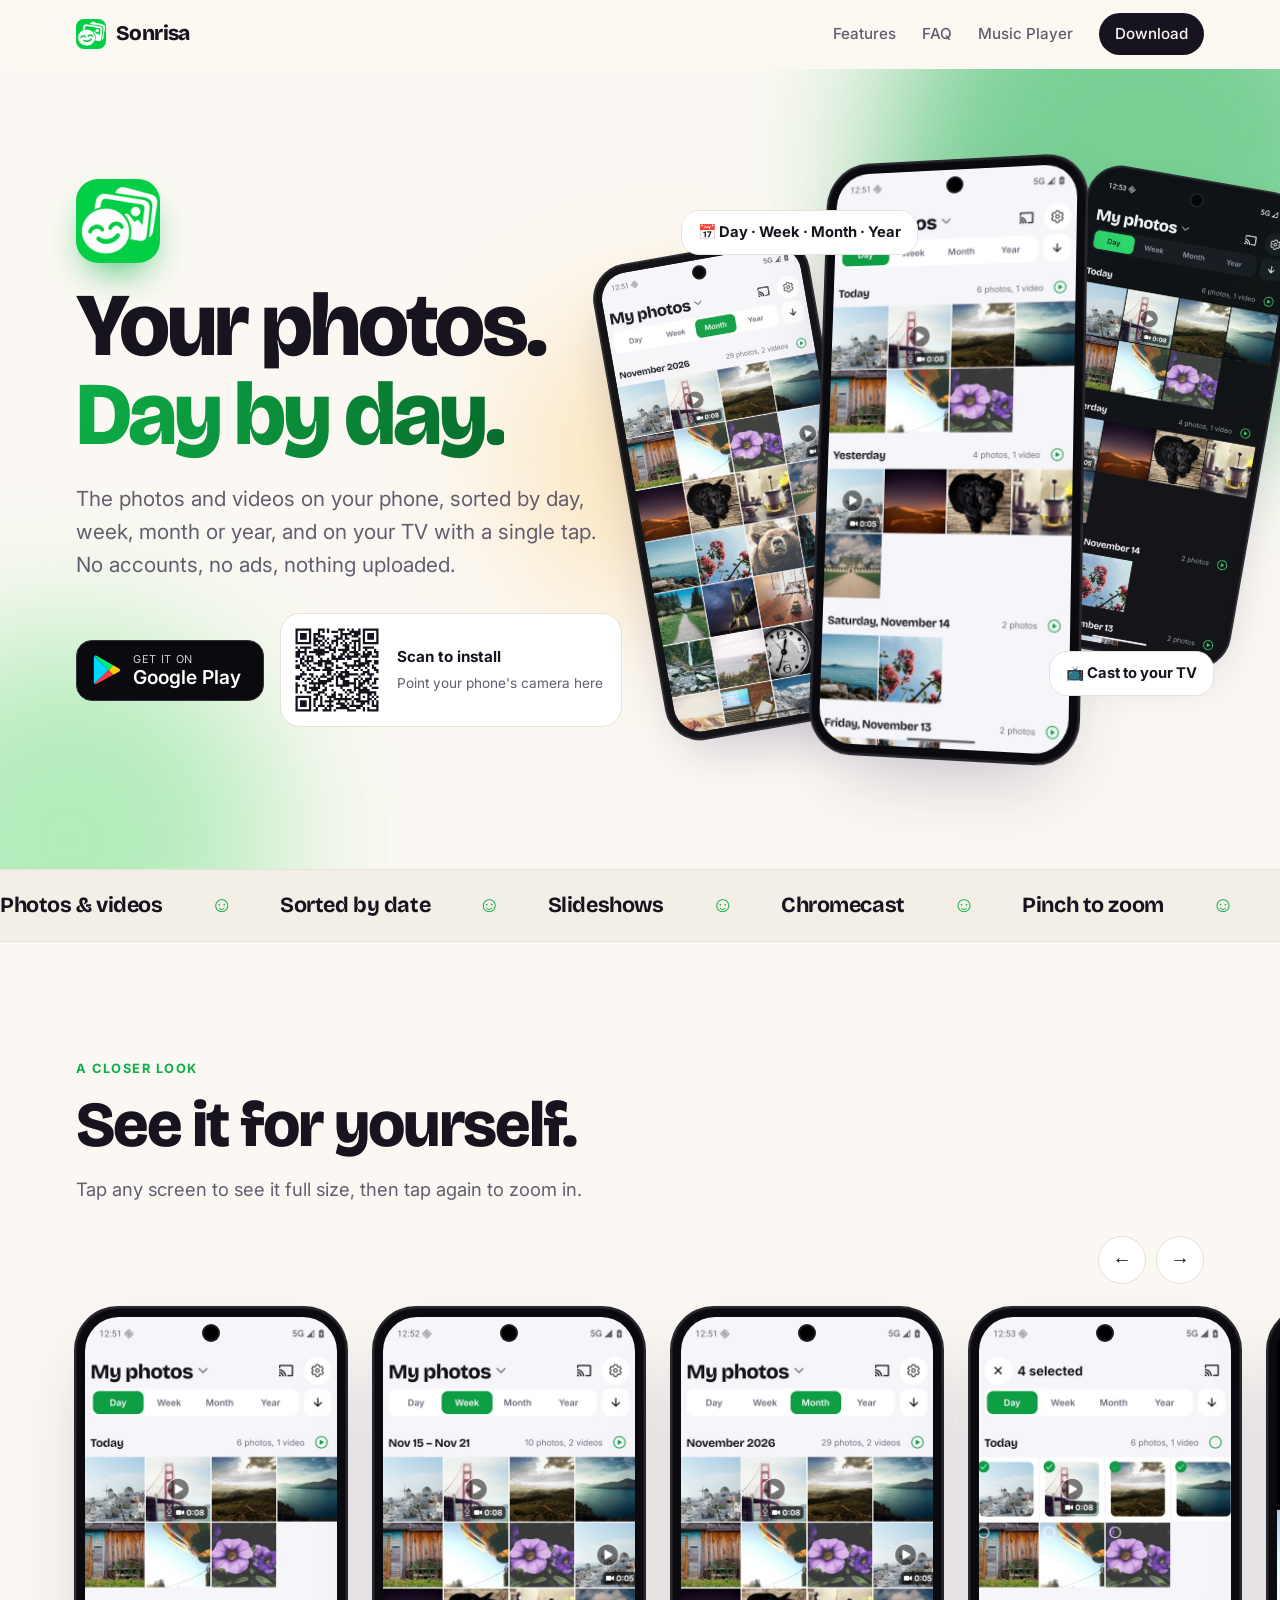
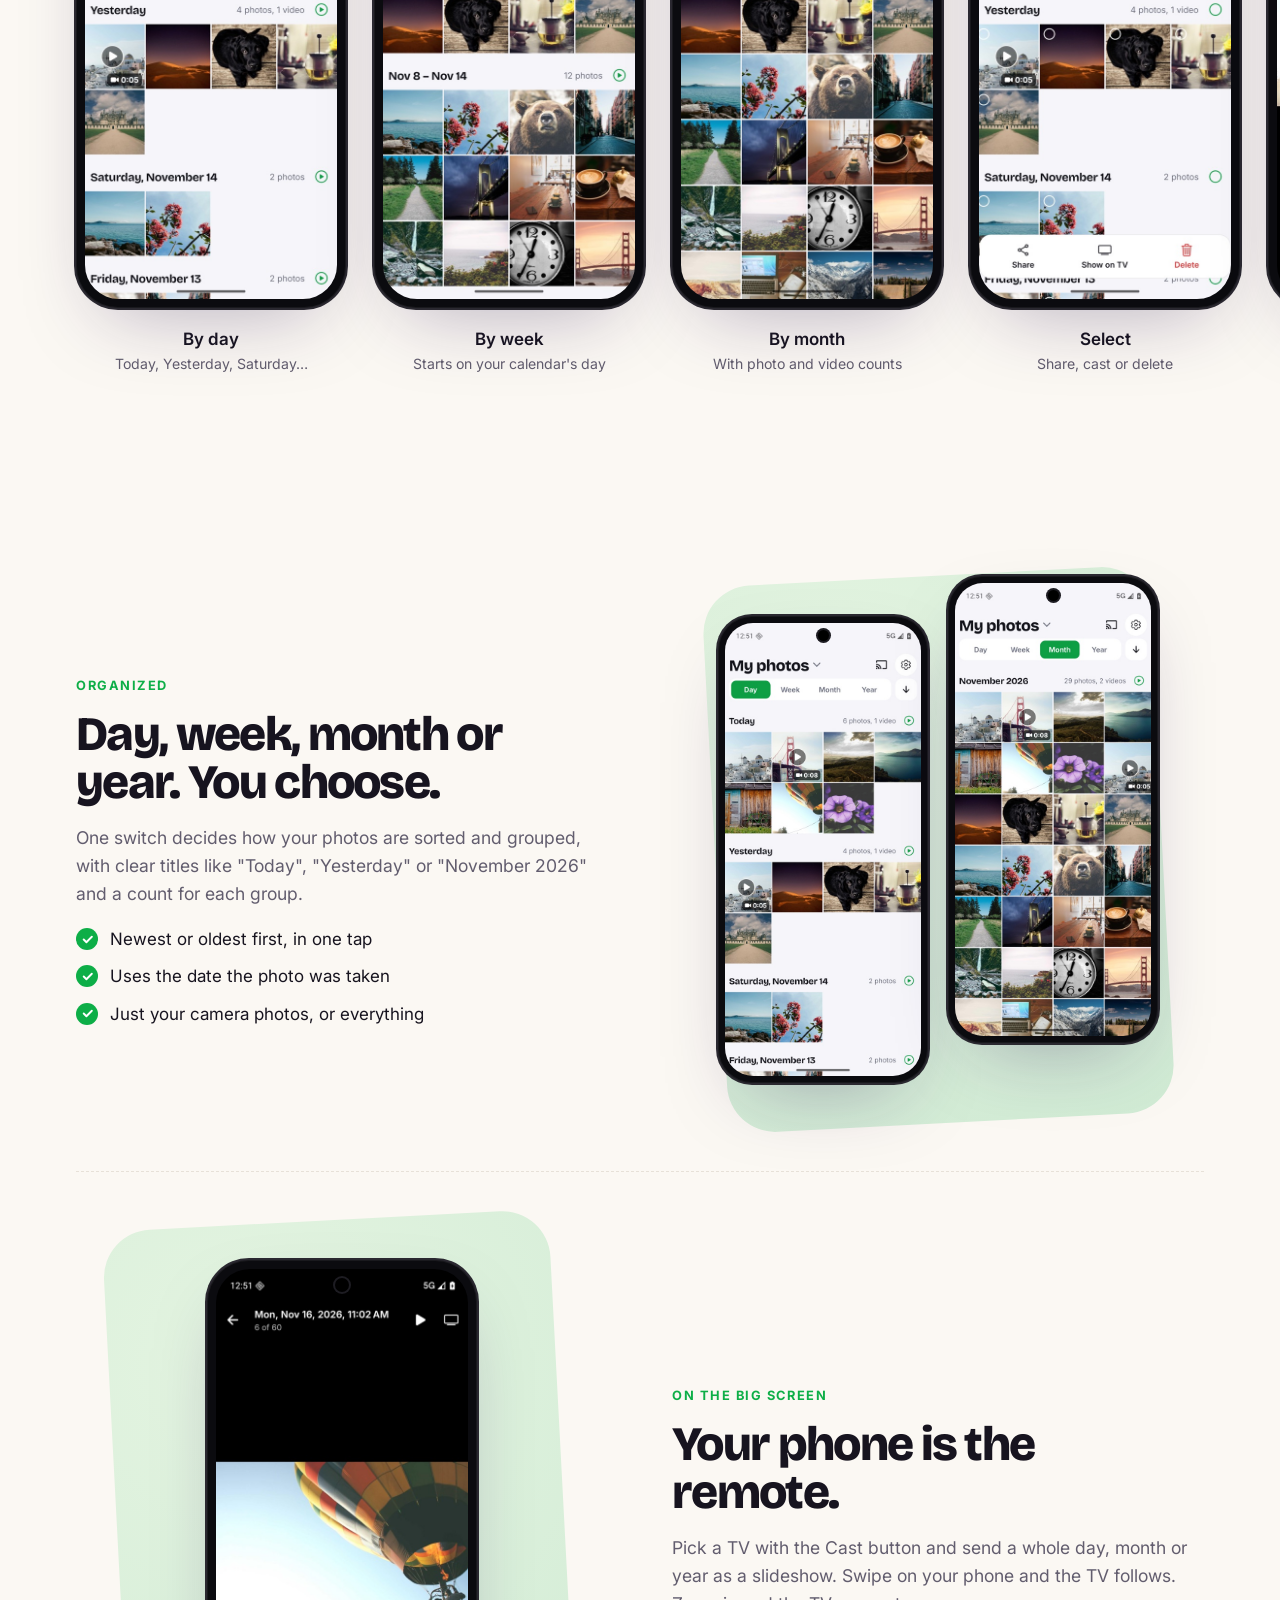
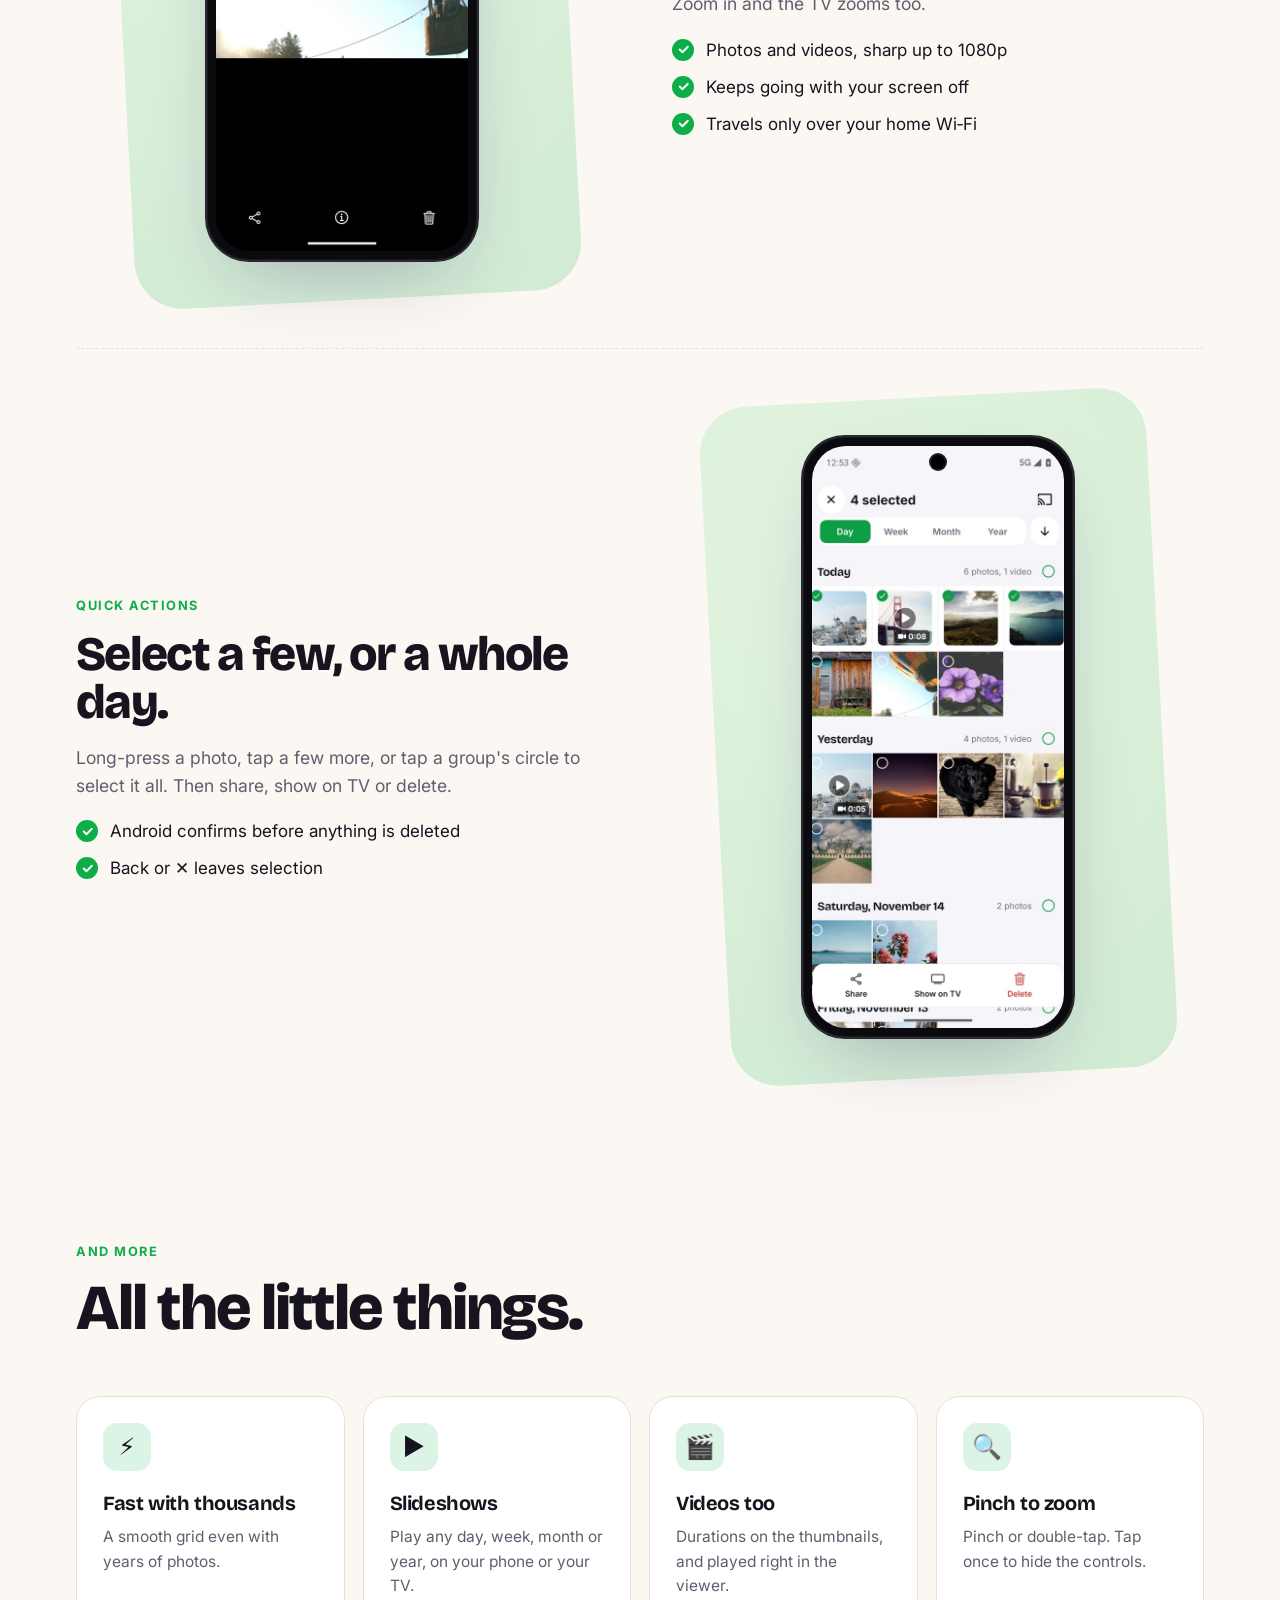
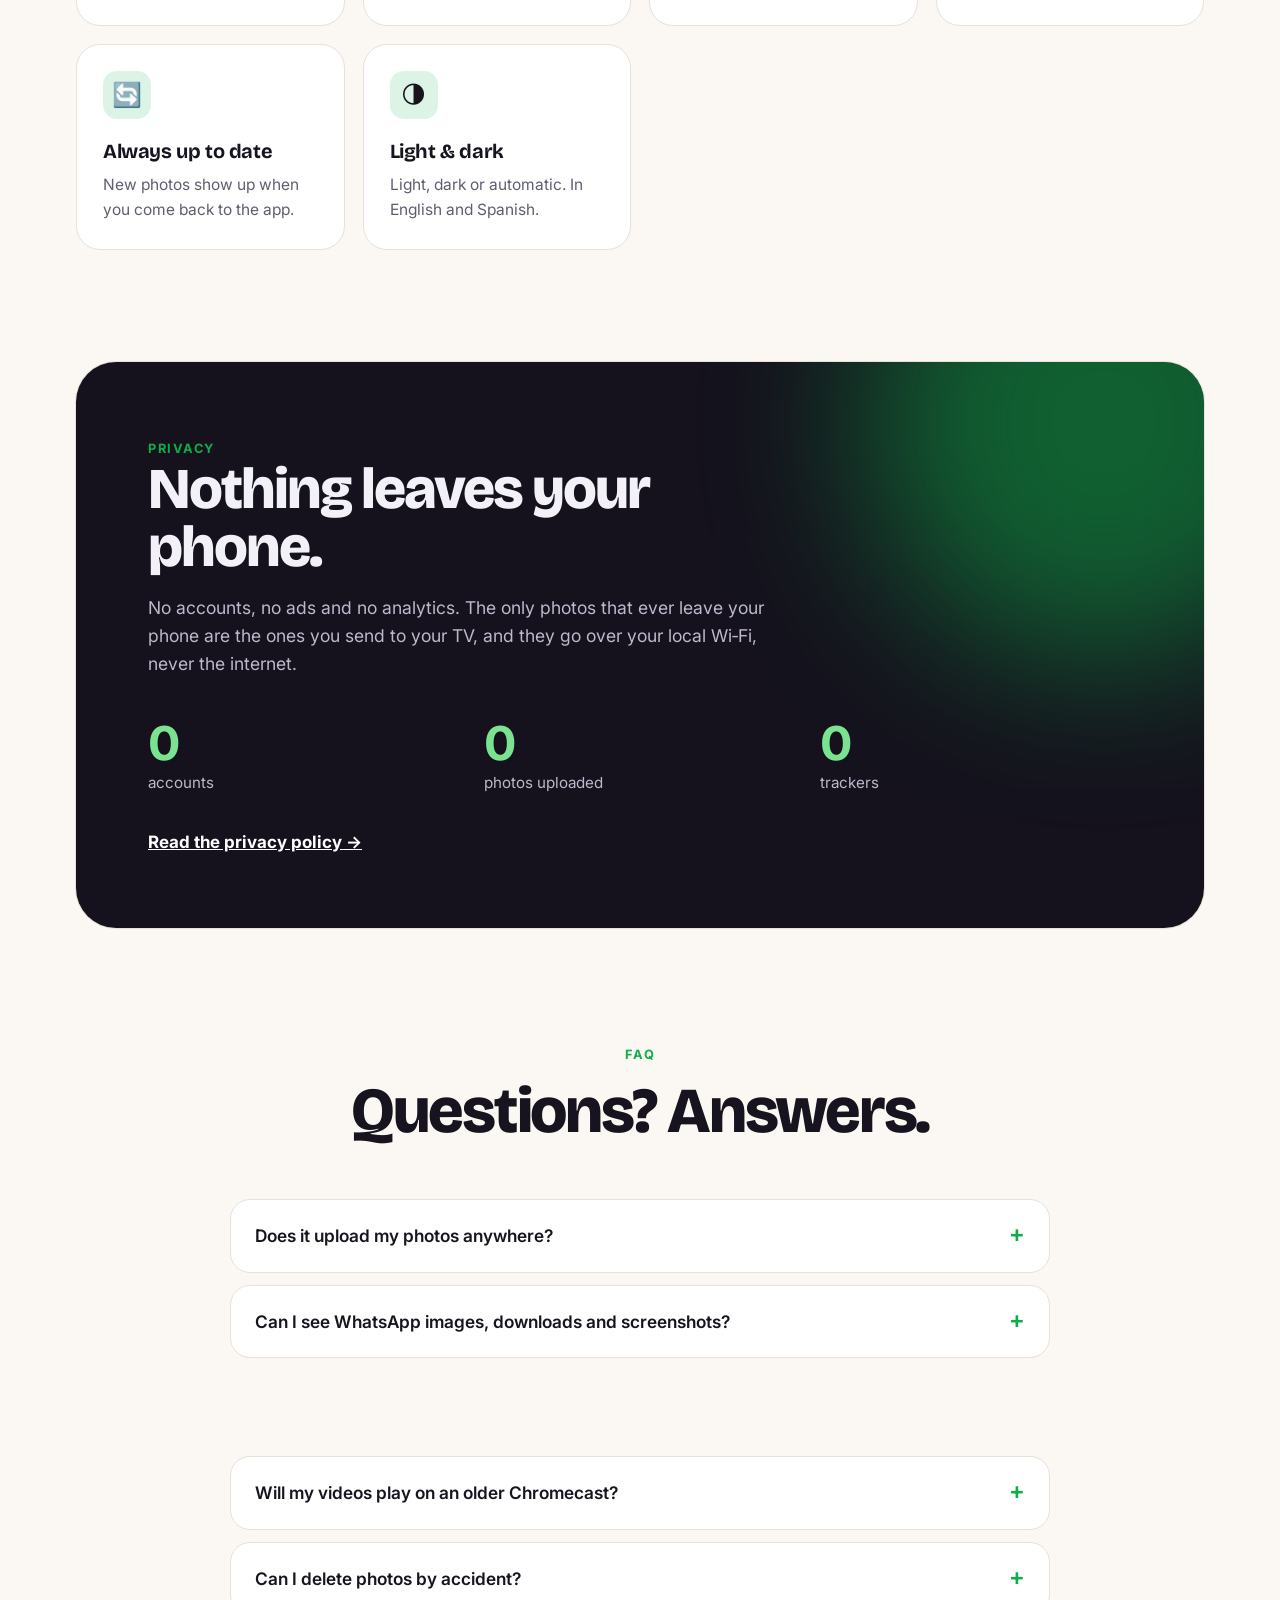
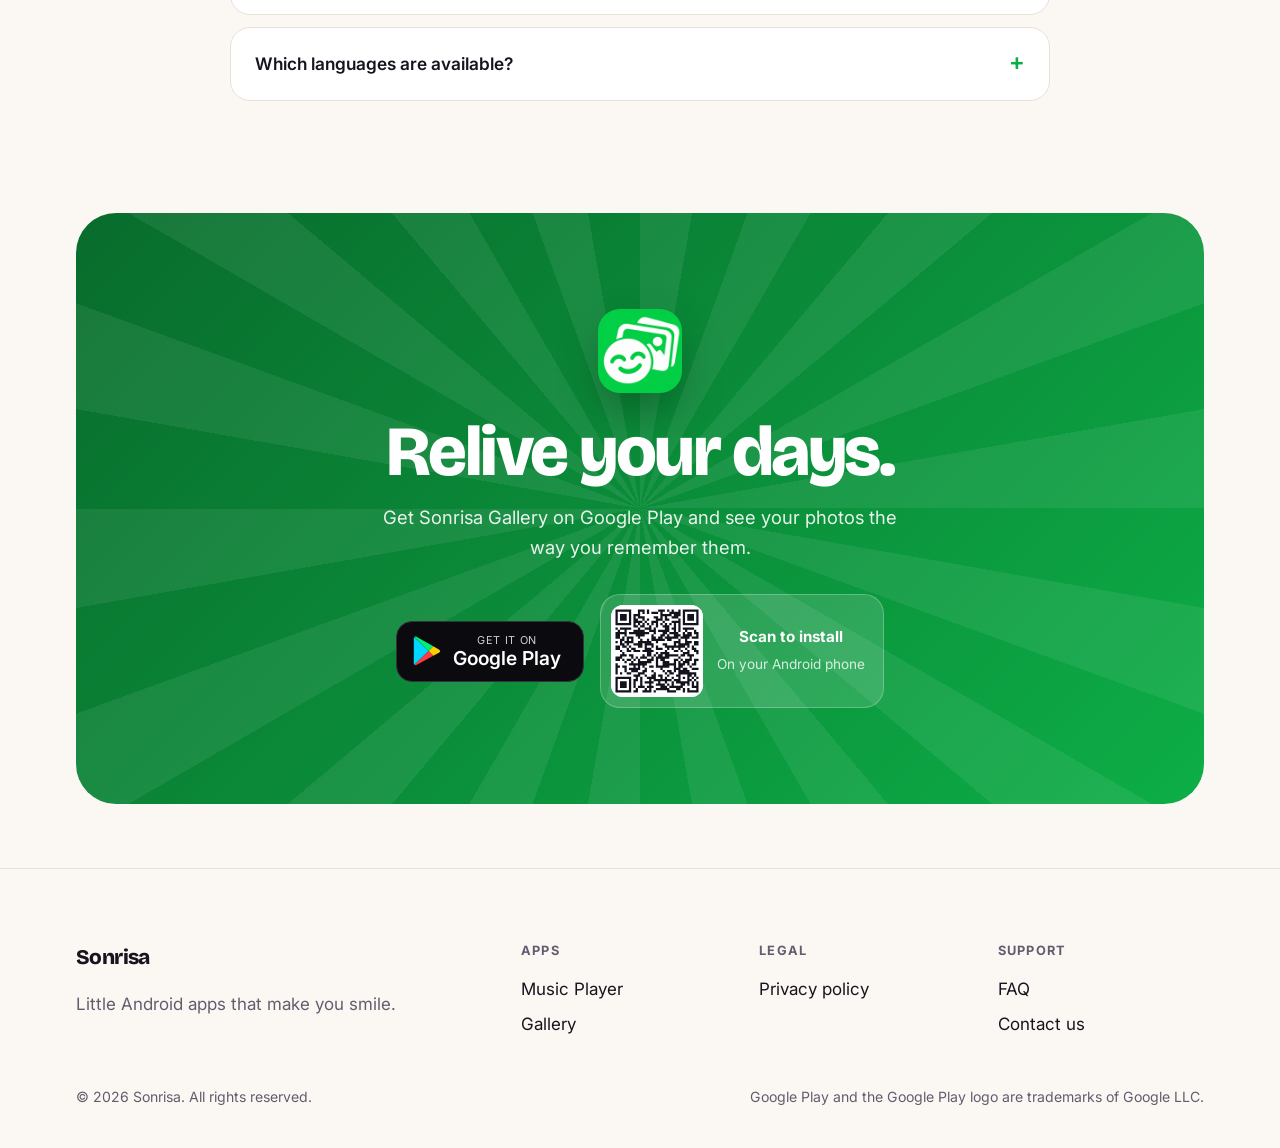
==== gallery/index.html @ 02a43a52 "first commit" ====
<!doctype html>
<html lang="en">
<head>
<meta charset="utf-8">
<meta name="viewport" content="width=device-width, initial-scale=1">
<title>Sonrisa Gallery · Your photos, by the day and on your TV</title>
<meta name="description" content="A fast photo and video gallery for Android. Sorted by day, week, month or year, with slideshows and Chromecast. No accounts, no ads, nothing uploaded.">
<link rel="canonical" href="https://sonrisacode.com/gallery/">
<meta property="og:type" content="website">
<meta property="og:url" content="https://sonrisacode.com/gallery/">
<meta property="og:title" content="Sonrisa Gallery">
<meta property="og:description" content="Your photos and videos, sorted by date and on your TV in one tap. No accounts, no ads.">
<meta property="og:image" content="https://sonrisacode.com/img/gallery/icon.png">
<meta name="twitter:card" content="summary">
<meta name="theme-color" content="#0dae47">
<link rel="icon" href="../img/gallery/icon-192.png">
<link rel="preconnect" href="https://fonts.googleapis.com">
<link rel="preconnect" href="https://fonts.gstatic.com" crossorigin>
<link href="https://fonts.googleapis.com/css2?family=Bricolage+Grotesque:opsz,wght@12..96,700;12..96,800&family=Inter:wght@400;500;600;700&display=swap" rel="stylesheet">
<link rel="stylesheet" href="../styles.css">
<script src="../site.js" defer></script>
<script type="application/ld+json">
{"@context":"https://schema.org","@type":"SoftwareApplication","name":"Sonrisa Gallery","operatingSystem":"Android","applicationCategory":"PhotographyApplication","url":"https://sonrisacode.com/gallery/","image":"https://sonrisacode.com/img/gallery/icon.png","downloadUrl":"https://play.google.com/store/apps/details?id=com.nilportugues.sonrisa_gallery"}
</script>
</head>
<body class="gallery">

<header class="nav">
  <div class="wrap">
    <a class="logo" href="../"><img src="../img/gallery/icon-192.png" alt="" width="30" height="30" style="border-radius:8px">Sonrisa</a>
    <nav class="nav-links">
      <a class="hide-sm" href="#features">Features</a>
      <a class="hide-sm" href="#faq">FAQ</a>
      <a href="../music-player/">Music Player</a>
      <a class="pill" href="#download">Download</a>
    </nav>
  </div>
</header>

<main>
  <section class="hero">
    <div class="blobs"><div class="blob a"></div><div class="blob b"></div><div class="blob c"></div></div>
    <div class="wrap">
      <div>
        <img class="app-icon reveal" src="../img/gallery/icon-192.png" alt="Sonrisa Gallery icon" width="84" height="84">
        <h1 class="reveal d1">Your photos.<br><em>Day by day.</em></h1>
        <p class="lead reveal d2">The photos and videos on your phone, sorted by day, week, month or year, and on your TV with a single tap. No accounts, no ads, nothing uploaded.</p>
        <div class="get reveal d3" id="download">
          <a class="play-btn" href="https://play.google.com/store/apps/details?id=com.nilportugues.sonrisa_gallery"><svg viewBox="0 0 28 30" aria-hidden="true"><path fill="#00d7fe" d="M1.5 1.2 15.6 15 1.5 28.8C1 28.5.8 28 .8 27.3V2.7c0-.7.2-1.2.7-1.5z"/><path fill="#ffce00" d="m20.3 19.7-4.7-4.7 4.7-4.7 5.6 3.2c1.6.9 1.6 2.4 0 3.3z"/><path fill="#ff3a44" d="M20.3 19.7 15.6 15 1.5 28.8c.5.5 1.4.6 2.4 0z"/><path fill="#00f076" d="M20.3 10.3 3.9 1c-1-.6-1.9-.5-2.4 0L15.6 15z"/></svg><span><small>Get it on</small><strong>Google Play</strong></span></a>
          <div class="qr-card"><img src="../img/gallery/qr.svg" alt="QR code to download Sonrisa Gallery on Google Play" width="92" height="92"><div><strong>Scan to install</strong><span>Point your phone's camera here</span></div></div>
        </div>
      </div>
      <div class="stage reveal d2" aria-hidden="true">
        <div class="phone p2"><img src="../img/gallery/month.jpg" alt="" width="540" height="1200"></div>
        <div class="phone p3"><img src="../img/gallery/dark.jpg" alt="" width="540" height="1200"></div>
        <div class="phone p1"><img src="../img/gallery/day.jpg" alt="" width="540" height="1200"></div>
        <div class="badge-float one">📅 Day · Week · Month · Year</div>
        <div class="badge-float two">📺 Cast to your TV</div>
      </div>
    </div>
  </section>

  <div class="marquee" aria-hidden="true">
    <div class="marquee-track">
      <span>Photos &amp; videos</span><span>Sorted by date</span><span>Slideshows</span><span>Chromecast</span><span>Pinch to zoom</span><span>Light &amp; dark</span><span>No ads</span><span>Nothing uploaded</span>
      <span>Photos &amp; videos</span><span>Sorted by date</span><span>Slideshows</span><span>Chromecast</span><span>Pinch to zoom</span><span>Light &amp; dark</span><span>No ads</span><span>Nothing uploaded</span>
    </div>
  </div>

  <section class="section" id="screens">
    <div class="wrap">
      <div class="section-head reveal">
        <span class="eyebrow">A closer look</span>
        <h2>See it for yourself.</h2>
        <p>Tap any screen to see it full size, then tap again to zoom in.</p>
      </div>
      <div class="carousel-nav" data-carousel="shots"><button data-dir="-1" aria-label="Scroll left">←</button><button data-dir="1" aria-label="Scroll right">→</button></div>
    </div>
    <div class="shots" id="shots">
      <figure class="shot"><button data-zoom="../img/gallery/day@2x.jpg" data-caption="By day"><div class="phone"><img src="../img/gallery/day.jpg" alt="Photos grouped by day" width="540" height="1200" loading="lazy"></div></button><figcaption>By day<span>Today, Yesterday, Saturday…</span></figcaption></figure>
      <figure class="shot"><button data-zoom="../img/gallery/week@2x.jpg" data-caption="By week"><div class="phone"><img src="../img/gallery/week.jpg" alt="Photos grouped by week" width="540" height="1200" loading="lazy"></div></button><figcaption>By week<span>Starts on your calendar's day</span></figcaption></figure>
      <figure class="shot"><button data-zoom="../img/gallery/month@2x.jpg" data-caption="By month"><div class="phone"><img src="../img/gallery/month.jpg" alt="Photos grouped by month" width="540" height="1200" loading="lazy"></div></button><figcaption>By month<span>With photo and video counts</span></figcaption></figure>
      <figure class="shot"><button data-zoom="../img/gallery/select@2x.jpg" data-caption="Select"><div class="phone"><img src="../img/gallery/select.jpg" alt="Selecting several photos" width="540" height="1200" loading="lazy"></div></button><figcaption>Select<span>Share, cast or delete</span></figcaption></figure>
      <figure class="shot"><button data-zoom="../img/gallery/viewer@2x.jpg" data-caption="Viewer"><div class="phone"><img src="../img/gallery/viewer.jpg" alt="Full-screen photo viewer" width="540" height="1200" loading="lazy"></div></button><figcaption>Viewer<span>Swipe, pinch, play</span></figcaption></figure>
      <figure class="shot"><button data-zoom="../img/gallery/details@2x.jpg" data-caption="Details"><div class="phone"><img src="../img/gallery/details.jpg" alt="Photo details" width="540" height="1200" loading="lazy"></div></button><figcaption>Details<span>Date, size and folder</span></figcaption></figure>
      <figure class="shot"><button data-zoom="../img/gallery/dark@2x.jpg" data-caption="Dark mode"><div class="phone"><img src="../img/gallery/dark.jpg" alt="Gallery in dark mode" width="540" height="1200" loading="lazy"></div></button><figcaption>Dark mode<span>Or light, or automatic</span></figcaption></figure>
    </div>
  </section>

  <section class="section" id="features" style="padding-top: 0">
    <div class="wrap">
      <div class="row">
        <div class="reveal">
          <span class="eyebrow">Organized</span>
          <h3>Day, week, month or year. You choose.</h3>
          <p>One switch decides how your photos are sorted and grouped, with clear titles like "Today", "Yesterday" or "November 2026" and a count for each group.</p>
          <ul><li>Newest or oldest first, in one tap</li><li>Uses the date the photo was taken</li><li>Just your camera photos, or everything</li></ul>
        </div>
        <div class="row-media reveal d1"><div class="pair"><div class="phone sm"><img src="../img/gallery/day.jpg" alt="Grouped by day" width="540" height="1200" loading="lazy"></div><div class="phone sm"><img src="../img/gallery/month.jpg" alt="Grouped by month" width="540" height="1200" loading="lazy"></div></div></div>
      </div>

      <div class="row flip">
        <div class="reveal">
          <span class="eyebrow">On the big screen</span>
          <h3>Your phone is the remote.</h3>
          <p>Pick a TV with the Cast button and send a whole day, month or year as a slideshow. Swipe on your phone and the TV follows. Zoom in and the TV zooms too.</p>
          <ul><li>Photos and videos, sharp up to 1080p</li><li>Keeps going with your screen off</li><li>Travels only over your home Wi‑Fi</li></ul>
        </div>
        <div class="row-media reveal d1"><div class="phone"><img src="../img/gallery/viewer.jpg" alt="Photo viewer with cast button" width="540" height="1200" loading="lazy"></div></div>
      </div>

      <div class="row">
        <div class="reveal">
          <span class="eyebrow">Quick actions</span>
          <h3>Select a few, or a whole day.</h3>
          <p>Long-press a photo, tap a few more, or tap a group's circle to select it all. Then share, show on TV or delete.</p>
          <ul><li>Android confirms before anything is deleted</li><li>Back or ✕ leaves selection</li></ul>
        </div>
        <div class="row-media reveal d1"><div class="phone"><img src="../img/gallery/select.jpg" alt="Selection mode" width="540" height="1200" loading="lazy"></div></div>
      </div>
    </div>
  </section>

  <section class="section" style="padding-top: 0">
    <div class="wrap">
      <div class="section-head reveal"><span class="eyebrow">And more</span><h2>All the little things.</h2></div>
      <div class="grid">
        <div class="card reveal"><div class="ic">⚡</div><h4>Fast with thousands</h4><p>A smooth grid even with years of photos.</p></div>
        <div class="card reveal d1"><div class="ic">▶️</div><h4>Slideshows</h4><p>Play any day, week, month or year, on your phone or your TV.</p></div>
        <div class="card reveal d2"><div class="ic">🎬</div><h4>Videos too</h4><p>Durations on the thumbnails, and played right in the viewer.</p></div>
        <div class="card reveal d3"><div class="ic">🔍</div><h4>Pinch to zoom</h4><p>Pinch or double-tap. Tap once to hide the controls.</p></div>
        <div class="card reveal"><div class="ic">🔄</div><h4>Always up to date</h4><p>New photos show up when you come back to the app.</p></div>
        <div class="card reveal d1"><div class="ic">🌗</div><h4>Light &amp; dark</h4><p>Light, dark or automatic. In English and Spanish.</p></div>
      </div>
    </div>
  </section>

  <section class="wrap">
    <div class="privacy reveal">
      <span class="eyebrow">Privacy</span>
      <h2>Nothing leaves your phone.</h2>
      <p>No accounts, no ads and no analytics. The only photos that ever leave your phone are the ones you send to your TV, and they go over your local Wi‑Fi, never the internet.</p>
      <div class="stats">
        <div><b>0</b><span>accounts</span></div>
        <div><b>0</b><span>photos uploaded</span></div>
        <div><b>0</b><span>trackers</span></div>
      </div>
      <a class="link" href="privacy.html">Read the privacy policy →</a>
    </div>
  </section>

  <section class="section" id="faq">
    <div class="wrap">
      <div class="section-head center reveal"><span class="eyebrow">FAQ</span><h2>Questions? Answers.</h2></div>
      <div class="faq">
        <details class="reveal"><summary>Does it upload my photos anywhere?</summary><p>No. There's no cloud and no account. Your photos stay on your phone. When you cast, they go straight from your phone to the TV over your home Wi‑Fi.</p></details>
        <details class="reveal"><summary>Can I see WhatsApp images, downloads and screenshots?</summary><p>Yes. By default you see your camera photos. Tap the title to switch to All photos. The app remembers your choice.</p></details>
        <details class="reveal"><summary>What do I need to watch on my TV?</summary><p>A Chromecast or a TV with Chromecast built in, on the same Wi‑Fi as your phone. Tap the Cast button and choose your TV.</p></details>
        <details class="reveal"><summary>Will my videos play on an older Chromecast?</summary><p>Yes. Videos an older Chromecast can't play (HEVC, 4K, HDR) are converted on your phone to 1080p before sending.</p></details>
        <details class="reveal"><summary>Can I delete photos by accident?</summary><p>Android asks for its own confirmation before any photo is deleted.</p></details>
        <details class="reveal"><summary>Which languages are available?</summary><p>English and Spanish.</p></details>
      </div>
    </div>
  </section>

  <section class="wrap">
    <div class="cta reveal">
      <img class="app-icon" src="../img/gallery/icon-192.png" alt="" width="84" height="84">
      <h2>Relive your days.</h2>
      <p>Get Sonrisa Gallery on Google Play and see your photos the way you remember them.</p>
      <div class="get">
        <a class="play-btn" href="https://play.google.com/store/apps/details?id=com.nilportugues.sonrisa_gallery"><svg viewBox="0 0 28 30" aria-hidden="true"><path fill="#00d7fe" d="M1.5 1.2 15.6 15 1.5 28.8C1 28.5.8 28 .8 27.3V2.7c0-.7.2-1.2.7-1.5z"/><path fill="#ffce00" d="m20.3 19.7-4.7-4.7 4.7-4.7 5.6 3.2c1.6.9 1.6 2.4 0 3.3z"/><path fill="#ff3a44" d="M20.3 19.7 15.6 15 1.5 28.8c.5.5 1.4.6 2.4 0z"/><path fill="#00f076" d="M20.3 10.3 3.9 1c-1-.6-1.9-.5-2.4 0L15.6 15z"/></svg><span><small>Get it on</small><strong>Google Play</strong></span></a>
        <div class="qr-card"><img src="../img/gallery/qr.svg" alt="QR code to download Sonrisa Gallery on Google Play" width="92" height="92"><div><strong>Scan to install</strong><span>On your Android phone</span></div></div>
      </div>
    </div>
  </section>
</main>

<footer>
  <div class="wrap">
    <div class="cols">
      <div><a class="logo" href="../">Sonrisa</a><p class="muted">Little Android apps that make you smile.</p></div>
      <div><h5>Apps</h5><ul><li><a href="../music-player/">Music Player</a></li><li><a href="./">Gallery</a></li></ul></div>
      <div><h5>Legal</h5><ul><li><a href="privacy.html">Privacy policy</a></li></ul></div>
      <div><h5>Support</h5><ul><li><a href="#faq">FAQ</a></li><li><a href="mailto:CONTACT_EMAIL">Contact us</a></li></ul></div>
    </div>
    <div class="fine"><span>© 2026 Sonrisa. All rights reserved.</span><span>Google Play and the Google Play logo are trademarks of Google LLC.</span></div>
  </div>
</footer>
</body>
</html>
---- styles.css ----
/* ---------- Tokens ---------- */
:root {
  --bg: #fbf8f3;
  --bg-2: #f3eee6;
  --surface: #ffffff;
  --fg: #17141f;
  --muted: #625d6e;
  --line: #e7e1d8;
  --music: #7128f0;
  --music-2: #b06bff;
  --gallery: #0dae47;
  --gallery-2: #7be38f;
  --sun: #ffb020;
  --accent: var(--music);
  --accent-2: var(--music-2);
  --radius: 28px;
  --deep: color-mix(in srgb, var(--accent) 62%, #000);
  --shadow: 0 30px 80px -30px rgb(40 20 80 / .35);
}
@media (prefers-color-scheme: dark) {
  :root {
    --bg: #0c0a12;
    --bg-2: #141120;
    --surface: #18151f;
    --fg: #f3f1f8;
    --muted: #a7a2b6;
    --line: #2a2636;
    --music: #9d6bff;
    --music-2: #d3a8ff;
    --gallery: #33d46f;
    --gallery-2: #a6f3b5;
    --shadow: 0 30px 80px -30px rgb(0 0 0 / .8);
  }
  .hero h1 em { background-image: linear-gradient(100deg, var(--accent), var(--accent-2)) !important; }
}
.music { --accent: var(--music); --accent-2: var(--music-2); --deep: color-mix(in srgb, var(--music) 62%, #000); }
.gallery { --accent: var(--gallery); --accent-2: var(--gallery-2); --deep: color-mix(in srgb, var(--gallery) 62%, #000); }

/* ---------- Base ---------- */
* { box-sizing: border-box; }
html { -webkit-text-size-adjust: 100%; scroll-behavior: smooth; }
body {
  margin: 0; background: var(--bg); color: var(--fg); overflow-x: hidden;
  font: 17px/1.6 Inter, system-ui, -apple-system, "Segoe UI", Roboto, sans-serif;
  -webkit-font-smoothing: antialiased;
}
img { max-width: 100%; height: auto; display: block; }
a { color: inherit; }
h1, h2, h3, .display { font-family: "Bricolage Grotesque", Inter, system-ui, sans-serif; letter-spacing: -0.035em; line-height: 1; margin: 0; }
.wrap { max-width: 1160px; margin: 0 auto; padding: 0 16px; }
.eyebrow { display: inline-block; font-weight: 700; font-size: .8rem; letter-spacing: .12em; text-transform: uppercase; color: var(--accent); }
.muted { color: var(--muted); }
section { position: relative; }

/* ---------- Nav ---------- */
.nav { position: sticky; top: 0; z-index: 50; backdrop-filter: saturate(1.6) blur(14px); -webkit-backdrop-filter: saturate(1.6) blur(14px); background: color-mix(in srgb, var(--bg) 72%, transparent); border-bottom: 1px solid transparent; transition: border-color .3s; }
.nav.scrolled { border-color: var(--line); }
.nav .wrap { display: flex; align-items: center; justify-content: space-between; height: 68px; }
.logo { display: flex; align-items: center; gap: 10px; font-family: "Bricolage Grotesque", sans-serif; font-weight: 800; font-size: 1.3rem; text-decoration: none; letter-spacing: -0.03em; }
.logo svg { width: 30px; height: 30px; }
.nav-links { display: flex; align-items: center; gap: 26px; font-size: .95rem; font-weight: 500; }
.nav-links a { text-decoration: none; color: var(--muted); transition: color .2s; }
.nav-links a:hover, .nav-links a[aria-current] { color: var(--fg); }
.nav-links .pill { color: var(--bg); background: var(--fg); padding: 9px 16px; border-radius: 999px; }
.nav-links .pill:hover { color: var(--bg); }
@media (max-width: 640px) { .nav-links .hide-sm { display: none; } .nav-links { gap: 16px; } }

/* ---------- Buttons ---------- */
.play-btn {
  display: inline-flex; align-items: center; gap: 12px; text-decoration: none;
  background: #0b0b0f; color: #fff; padding: 12px 22px 12px 16px; border-radius: 16px;
  border: 1px solid #34323c; transition: transform .2s, box-shadow .2s;
}
.play-btn:hover { transform: translateY(-2px); box-shadow: 0 16px 34px -14px var(--accent); }
.play-btn svg { width: 28px; height: 30px; flex: none; }
.play-btn small { display: block; font-size: .68rem; letter-spacing: .06em; text-transform: uppercase; opacity: .8; line-height: 1.2; }
.play-btn strong { display: block; font-size: 1.2rem; line-height: 1.15; font-weight: 600; }
.ghost-btn { display: inline-flex; align-items: center; gap: 8px; padding: 14px 22px; border-radius: 16px; text-decoration: none; font-weight: 600; border: 1px solid var(--line); background: var(--surface); transition: border-color .2s, transform .2s; }
.ghost-btn:hover { border-color: var(--accent); transform: translateY(-2px); }

.qr-card { display: flex; align-items: center; gap: 14px; background: var(--surface); border: 1px solid var(--line); border-radius: 20px; padding: 10px 18px 10px 10px; }
.qr-card img { width: 92px; height: 92px; border-radius: 12px; background: #fff; }
.qr-card strong { display: block; font-size: .95rem; }
.qr-card span { font-size: .85rem; color: var(--muted); }
.get { display: flex; flex-wrap: wrap; align-items: center; gap: 16px; }
@media (hover: none) and (pointer: coarse) { .qr-card { display: none; } }

/* ---------- Phone mockup ---------- */
.phone {
  position: relative; width: 270px; aspect-ratio: 1080 / 2400; flex: none;
  background: #0b0b0f; border-radius: 42px; padding: 9px;
  box-shadow: 0 0 0 1px rgb(255 255 255 / .06) inset, 0 0 0 2px #2a2830, var(--shadow);
}
.phone::before { content: ""; position: absolute; top: 18px; left: 50%; width: 14px; height: 14px; margin-left: -7px; border-radius: 50%; background: #000; z-index: 2; box-shadow: 0 0 0 2px #1d1c22; }
.phone img { width: 100%; height: 100%; object-fit: cover; object-position: top; border-radius: 34px; }
.phone.sm { width: 210px; border-radius: 34px; padding: 7px; }
.phone.sm img { border-radius: 28px; }
.phone.sm::before { top: 14px; width: 11px; height: 11px; margin-left: -5.5px; }

/* ---------- Background blobs ---------- */
.blobs { position: absolute; inset: 0; overflow: hidden; pointer-events: none; z-index: -1; }
.blob { position: absolute; border-radius: 50%; filter: blur(70px); opacity: .55; animation: drift 18s ease-in-out infinite alternate; }
.blob.a { width: 520px; height: 520px; background: var(--accent); top: -160px; right: -120px; }
.blob.b { width: 420px; height: 420px; background: var(--accent-2); bottom: -180px; left: -140px; animation-delay: -6s; }
.blob.c { width: 300px; height: 300px; background: var(--sun); top: 30%; left: 40%; opacity: .25; animation-delay: -12s; }
@media (prefers-color-scheme: dark) { .blob { opacity: .35; } .blob.c { opacity: .12; } }
@keyframes drift { to { transform: translate(60px, 40px) scale(1.12); } }

/* ---------- Hero ---------- */
.hero { padding: 64px 0 96px; isolation: isolate; }
.hero .wrap { display: grid; grid-template-columns: 1.05fr .95fr; gap: 48px; align-items: center; }
.hero h1 { font-size: clamp(3rem, 7.5vw, 5.6rem); font-weight: 800; margin: 18px 0 22px; }
.hero h1 em { font-style: normal; background: linear-gradient(100deg, var(--accent), var(--deep)); -webkit-background-clip: text; background-clip: text; color: transparent; }
.hero .lead { font-size: clamp(1.1rem, 2vw, 1.3rem); color: var(--muted); max-width: 540px; margin: 0 0 32px; }
.app-icon { width: 84px; height: 84px; border-radius: 22px; box-shadow: 0 18px 40px -16px var(--accent); }

.stage { position: relative; height: 640px; perspective: 1400px; }
.stage .phone { position: absolute; top: 50%; left: 50%; }
.stage .p1 { transform: translate(-50%, -50%) rotateY(-14deg) rotateX(6deg); z-index: 3; animation: float 7s ease-in-out infinite; }
.stage .p2 { transform: translate(-128%, -44%) rotate(-10deg) scale(.8); z-index: 2; opacity: .96; animation: float 8s ease-in-out -2s infinite; }
.stage .p3 { transform: translate(28%, -56%) rotate(10deg) scale(.8); z-index: 1; opacity: .96; animation: float 9s ease-in-out -4s infinite; }
@keyframes float { 50% { margin-top: -16px; } }
.badge-float { position: absolute; z-index: 4; background: var(--surface); border: 1px solid var(--line); border-radius: 18px; padding: 10px 16px; font-weight: 700; font-size: .92rem; box-shadow: var(--shadow); display: flex; align-items: center; gap: 8px; animation: float 6s ease-in-out -1s infinite; white-space: nowrap; }
.badge-float.one { top: 12%; left: -2%; }
.badge-float.two { bottom: 12%; right: -2%; animation-delay: -3s; }

@media (max-width: 900px) {
  .hero { padding: 32px 0 64px; }
  .hero .wrap { grid-template-columns: 1fr; }
  .stage { height: 520px; }
  .stage .phone { width: 220px; }
  .stage .p2 { transform: translate(-108%, -44%) rotate(-10deg) scale(.8); }
  .stage .p3 { transform: translate(8%, -56%) rotate(10deg) scale(.8); }
}
@media (max-width: 480px) {
  .stage { height: 440px; }
  .stage .phone { width: 180px; border-radius: 30px; padding: 6px; }
  .stage .phone img { border-radius: 25px; }
  .stage .p2 { transform: translate(-100%, -44%) rotate(-9deg) scale(.8); }
  .stage .p3 { transform: translate(0%, -56%) rotate(8deg) scale(.8); }
  .badge-float { font-size: .8rem; padding: 8px 12px; }
}

/* ---------- Marquee ---------- */
.marquee { border-block: 1px solid var(--line); background: var(--bg-2); overflow: hidden; padding: 18px 0; }
.marquee-track { display: flex; gap: 48px; width: max-content; animation: scroll 40s linear infinite; font-family: "Bricolage Grotesque", sans-serif; font-weight: 700; font-size: 1.35rem; letter-spacing: -0.02em; }
.marquee-track span { display: flex; align-items: center; gap: 48px; white-space: nowrap; }
.marquee-track span::after { content: "☺"; color: var(--accent); }
@keyframes scroll { to { transform: translateX(-50%); } }

/* ---------- Sections ---------- */
.section { padding: 112px 0; }
.section-head { max-width: 720px; margin-bottom: 56px; }
.section-head h2 { font-size: clamp(2.3rem, 5.5vw, 4rem); font-weight: 800; margin-top: 12px; }
.section-head p { font-size: 1.15rem; color: var(--muted); margin: 18px 0 0; }
.center { text-align: center; margin-inline: auto; }
@media (max-width: 640px) { .section { padding: 72px 0; } }

/* ---------- Screenshot carousel ---------- */
.shots { display: flex; gap: 28px; overflow-x: auto; padding: 24px max(16px, calc((100vw - 1160px) / 2 + 16px)) 40px; scroll-snap-type: x mandatory; scrollbar-width: none; }
.shots::-webkit-scrollbar { display: none; }
.shot { flex: none; scroll-snap-align: center; margin: 0; text-align: center; }
.shot button { all: unset; cursor: zoom-in; display: block; border-radius: 34px; }
.shot button:focus-visible { outline: 3px solid var(--accent); outline-offset: 6px; }
.shot .phone { transition: transform .45s cubic-bezier(.2,.8,.2,1), box-shadow .45s; }
.shot button:hover .phone { transform: translateY(-12px) scale(1.04); }
.shot figcaption { margin-top: 18px; font-weight: 600; }
.shot figcaption span { display: block; font-weight: 400; font-size: .88rem; color: var(--muted); }
.carousel-nav { display: flex; gap: 10px; justify-content: flex-end; margin-top: -24px; }
.carousel-nav button { width: 48px; height: 48px; border-radius: 50%; border: 1px solid var(--line); background: var(--surface); color: var(--fg); font-size: 1.2rem; cursor: pointer; transition: border-color .2s; }
.carousel-nav button:hover { border-color: var(--accent); }

/* ---------- Feature rows ---------- */
.row { display: grid; grid-template-columns: 1fr 1fr; gap: 64px; align-items: center; padding: 48px 0; }
.row + .row { border-top: 1px dashed var(--line); }
.row.flip .row-media { order: -1; }
.row h3 { font-size: clamp(2rem, 4vw, 3rem); font-weight: 800; margin: 12px 0 18px; }
.row p { color: var(--muted); font-size: 1.1rem; margin: 0 0 18px; }
.row ul { list-style: none; padding: 0; margin: 0; display: grid; gap: 10px; }
.row li { display: flex; gap: 12px; align-items: flex-start; }
.row li::before { content: ""; flex: none; width: 22px; height: 22px; margin-top: 2px; border-radius: 50%; background: var(--accent) url("data:image/svg+xml,%3Csvg xmlns='http://www.w3.org/2000/svg' viewBox='0 0 24 24' fill='none' stroke='white' stroke-width='3.5' stroke-linecap='round' stroke-linejoin='round'%3E%3Cpath d='M5 12l5 5L20 7'/%3E%3C/svg%3E") center/13px no-repeat; }
.row-media { position: relative; display: flex; justify-content: center; padding: 40px 0; isolation: isolate; }
.row-media::before { content: ""; position: absolute; inset: 0 8%; border-radius: 48px; background: radial-gradient(circle at 30% 20%, var(--accent-2), var(--accent)); opacity: .18; z-index: -1; transform: rotate(-3deg); }
.row-media .pair { display: flex; gap: 20px; align-items: flex-end; }
.row-media .pair .phone:last-child { transform: translateY(-40px); }
@media (max-width: 860px) {
  .row { grid-template-columns: 1fr; gap: 24px; }
  .row.flip .row-media { order: 0; }
  .row-media .phone { width: 220px; }
  .row-media .pair .phone { width: 160px; border-radius: 28px; padding: 6px; }
  .row-media .pair .phone img { border-radius: 23px; }
}

/* ---------- Grid of small features ---------- */
.grid { display: grid; grid-template-columns: repeat(auto-fit, minmax(min(250px, 100%), 1fr)); gap: 18px; }
.card { background: var(--surface); border: 1px solid var(--line); border-radius: 24px; padding: 26px; transition: transform .3s, border-color .3s; }
.card:hover { transform: translateY(-4px); border-color: var(--accent); }
.card .ic { width: 48px; height: 48px; border-radius: 14px; display: grid; place-items: center; font-size: 1.5rem; background: color-mix(in srgb, var(--accent) 14%, transparent); }
.card h4 { font-family: "Bricolage Grotesque", sans-serif; font-size: 1.25rem; letter-spacing: -0.02em; margin: 16px 0 6px; }
.card p { margin: 0; color: var(--muted); font-size: .97rem; }

/* ---------- Privacy band ---------- */
.privacy { background: #15121d; color: #f3f1f8; box-shadow: 0 0 0 1px var(--line); border-radius: 40px; padding: clamp(36px, 6vw, 72px); overflow: hidden; position: relative; isolation: isolate; }
.privacy::after { content: ""; position: absolute; width: 480px; height: 480px; right: -140px; top: -180px; border-radius: 50%; background: var(--accent); filter: blur(80px); opacity: .5; z-index: -1; }
.privacy h2 { font-size: clamp(2.2rem, 5vw, 3.6rem); font-weight: 800; max-width: 640px; }
.privacy p { color: #bdb8cc; max-width: 620px; font-size: 1.1rem; }
.privacy .stats { display: grid; grid-template-columns: repeat(auto-fit, minmax(min(160px, 100%), 1fr)); gap: 24px; margin: 40px 0 32px; }
.privacy .stats b { display: block; font-family: "Bricolage Grotesque", sans-serif; font-size: 3.2rem; line-height: 1; letter-spacing: -0.04em; color: var(--accent-2); }
.privacy .stats span { font-size: .95rem; color: #bdb8cc; }
.privacy a.link { color: #fff; font-weight: 700; }

/* ---------- FAQ ---------- */
.faq { max-width: 820px; margin: 0 auto; display: grid; gap: 12px; }
.faq details { background: var(--surface); border: 1px solid var(--line); border-radius: 20px; padding: 0 24px; transition: border-color .2s; }
.faq details[open] { border-color: var(--accent); }
.faq summary { cursor: pointer; list-style: none; padding: 22px 0; font-weight: 600; font-size: 1.08rem; display: flex; justify-content: space-between; gap: 16px; }
.faq summary::-webkit-details-marker { display: none; }
.faq summary::after { content: "+"; font-size: 1.5rem; line-height: 1; color: var(--accent); transition: transform .25s; }
.faq details[open] summary::after { transform: rotate(45deg); }
.faq details p { margin: 0 0 22px; color: var(--muted); }

/* ---------- CTA ---------- */
.cta { text-align: center; padding: clamp(48px, 8vw, 96px) 24px; border-radius: 40px; background: linear-gradient(135deg, var(--deep), var(--accent)); color: #fff; position: relative; overflow: hidden; isolation: isolate; }
.cta::before { content: ""; position: absolute; inset: -40%; background: repeating-conic-gradient(from 0deg, rgb(255 255 255 / .07) 0 10deg, transparent 10deg 20deg); animation: spin 60s linear infinite; z-index: -1; }
@keyframes spin { to { transform: rotate(1turn); } }
.cta img.app-icon { margin: 0 auto 24px; box-shadow: 0 20px 50px -10px rgb(0 0 0 / .4); }
.cta h2 { font-size: clamp(2.4rem, 6vw, 4.4rem); font-weight: 800; }
.cta p { font-size: 1.15rem; opacity: .9; margin: 16px auto 32px; max-width: 520px; }
.cta .get { justify-content: center; }
.cta .qr-card { background: rgb(255 255 255 / .14); border-color: rgb(255 255 255 / .25); color: #fff; }
.cta .qr-card span { color: rgb(255 255 255 / .8); }

/* ---------- Home: app showcases ---------- */
.showcase { display: grid; grid-template-columns: 1fr 1fr; gap: 40px; align-items: center; border-radius: 40px; padding: clamp(28px, 5vw, 64px); background: var(--surface); border: 1px solid var(--line); overflow: hidden; position: relative; isolation: isolate; }
.showcase + .showcase { margin-top: 32px; }
.showcase::before { content: ""; position: absolute; width: 560px; height: 560px; right: -160px; bottom: -220px; border-radius: 50%; background: var(--accent); opacity: .16; filter: blur(30px); z-index: -1; }
.showcase h2 { font-size: clamp(2.4rem, 5vw, 3.8rem); font-weight: 800; margin: 20px 0 14px; }
.showcase p { color: var(--muted); font-size: 1.12rem; margin: 0 0 22px; }
.showcase .tags { display: flex; flex-wrap: wrap; gap: 8px; margin-bottom: 28px; }
.showcase .tags span { background: color-mix(in srgb, var(--accent) 12%, transparent); color: var(--accent); font-weight: 600; font-size: .85rem; padding: 6px 12px; border-radius: 999px; }
.showcase .media { display: flex; justify-content: center; gap: 18px; perspective: 1200px; }
.showcase .media .phone:first-child { transform: rotateY(12deg) translateY(24px); }
.showcase .media .phone:last-child { transform: rotateY(-12deg) translateY(-24px); }
.showcase .more { display: inline-block; margin-top: 22px; font-weight: 700; color: var(--accent); text-decoration: none; }
.showcase .more:hover { text-decoration: underline; }
@media (max-width: 900px) {
  .showcase { grid-template-columns: 1fr; }
  .showcase .media .phone { width: 46%; max-width: 220px; border-radius: 30px; padding: 6px; }
  .showcase .media .phone img { border-radius: 25px; }
}

/* ---------- Footer ---------- */
footer { padding: 72px 0 40px; margin-top: 64px; border-top: 1px solid var(--line); }
footer .cols { display: grid; grid-template-columns: 2fr 1fr 1fr 1fr; gap: 32px; }
footer h5 { font-size: .8rem; letter-spacing: .1em; text-transform: uppercase; color: var(--muted); margin: 0 0 14px; }
footer ul { list-style: none; padding: 0; margin: 0; display: grid; gap: 8px; }
footer a { text-decoration: none; color: var(--fg); }
footer a:hover { color: var(--accent); }
footer .fine { margin-top: 48px; font-size: .88rem; color: var(--muted); display: flex; flex-wrap: wrap; justify-content: space-between; gap: 12px; }
@media (max-width: 760px) { footer .cols { grid-template-columns: 1fr 1fr; } footer .cols > :first-child { grid-column: 1 / -1; } }

/* ---------- Lightbox ---------- */
.lightbox { position: fixed; inset: 0; z-index: 100; display: none; align-items: center; justify-content: center; background: rgb(8 6 14 / .9); backdrop-filter: blur(10px); -webkit-backdrop-filter: blur(10px); }
.lightbox.open { display: flex; animation: fade .25s ease; }
.lightbox figure { margin: 0; height: min(88vh, 900px); aspect-ratio: 1080 / 2400; position: relative; animation: pop .35s cubic-bezier(.2,.9,.3,1.2); }
.lightbox figure img { width: 100%; height: 100%; object-fit: contain; border-radius: 28px; cursor: zoom-in; transition: transform .35s ease; transform-origin: var(--ox, 50%) var(--oy, 50%); }
.lightbox figure.zoomed img { transform: scale(2); cursor: zoom-out; }
.lightbox figcaption { position: absolute; left: 0; right: 0; bottom: -40px; text-align: center; color: #fff; font-weight: 600; }
.lightbox .lb-btn { position: absolute; width: 52px; height: 52px; border-radius: 50%; border: 1px solid rgb(255 255 255 / .2); background: rgb(255 255 255 / .1); color: #fff; font-size: 1.4rem; cursor: pointer; display: grid; place-items: center; }
.lightbox .lb-btn:hover { background: rgb(255 255 255 / .2); }
.lightbox .lb-close { top: 20px; right: 20px; }
.lightbox .lb-prev { left: max(16px, calc(50% - 360px)); top: 50%; translate: 0 -50%; }
.lightbox .lb-next { right: max(16px, calc(50% - 360px)); top: 50%; translate: 0 -50%; }
@media (max-width: 640px) { .lightbox figure { height: 78vh; } .lightbox .lb-prev, .lightbox .lb-next { top: auto; bottom: 16px; translate: none; } }
@keyframes fade { from { opacity: 0; } }
@keyframes pop { from { transform: scale(.9); opacity: 0; } }

/* ---------- Reveal on scroll ---------- */
.reveal { opacity: 0; transform: translateY(40px); transition: opacity .8s ease, transform .8s cubic-bezier(.2,.8,.2,1); }
.reveal.in { opacity: 1; transform: none; }
.reveal.d1 { transition-delay: .1s; } .reveal.d2 { transition-delay: .2s; } .reveal.d3 { transition-delay: .3s; }

@media (prefers-reduced-motion: reduce) {
  *, *::before, *::after { animation: none !important; transition: none !important; }
  .reveal { opacity: 1; transform: none; }
}
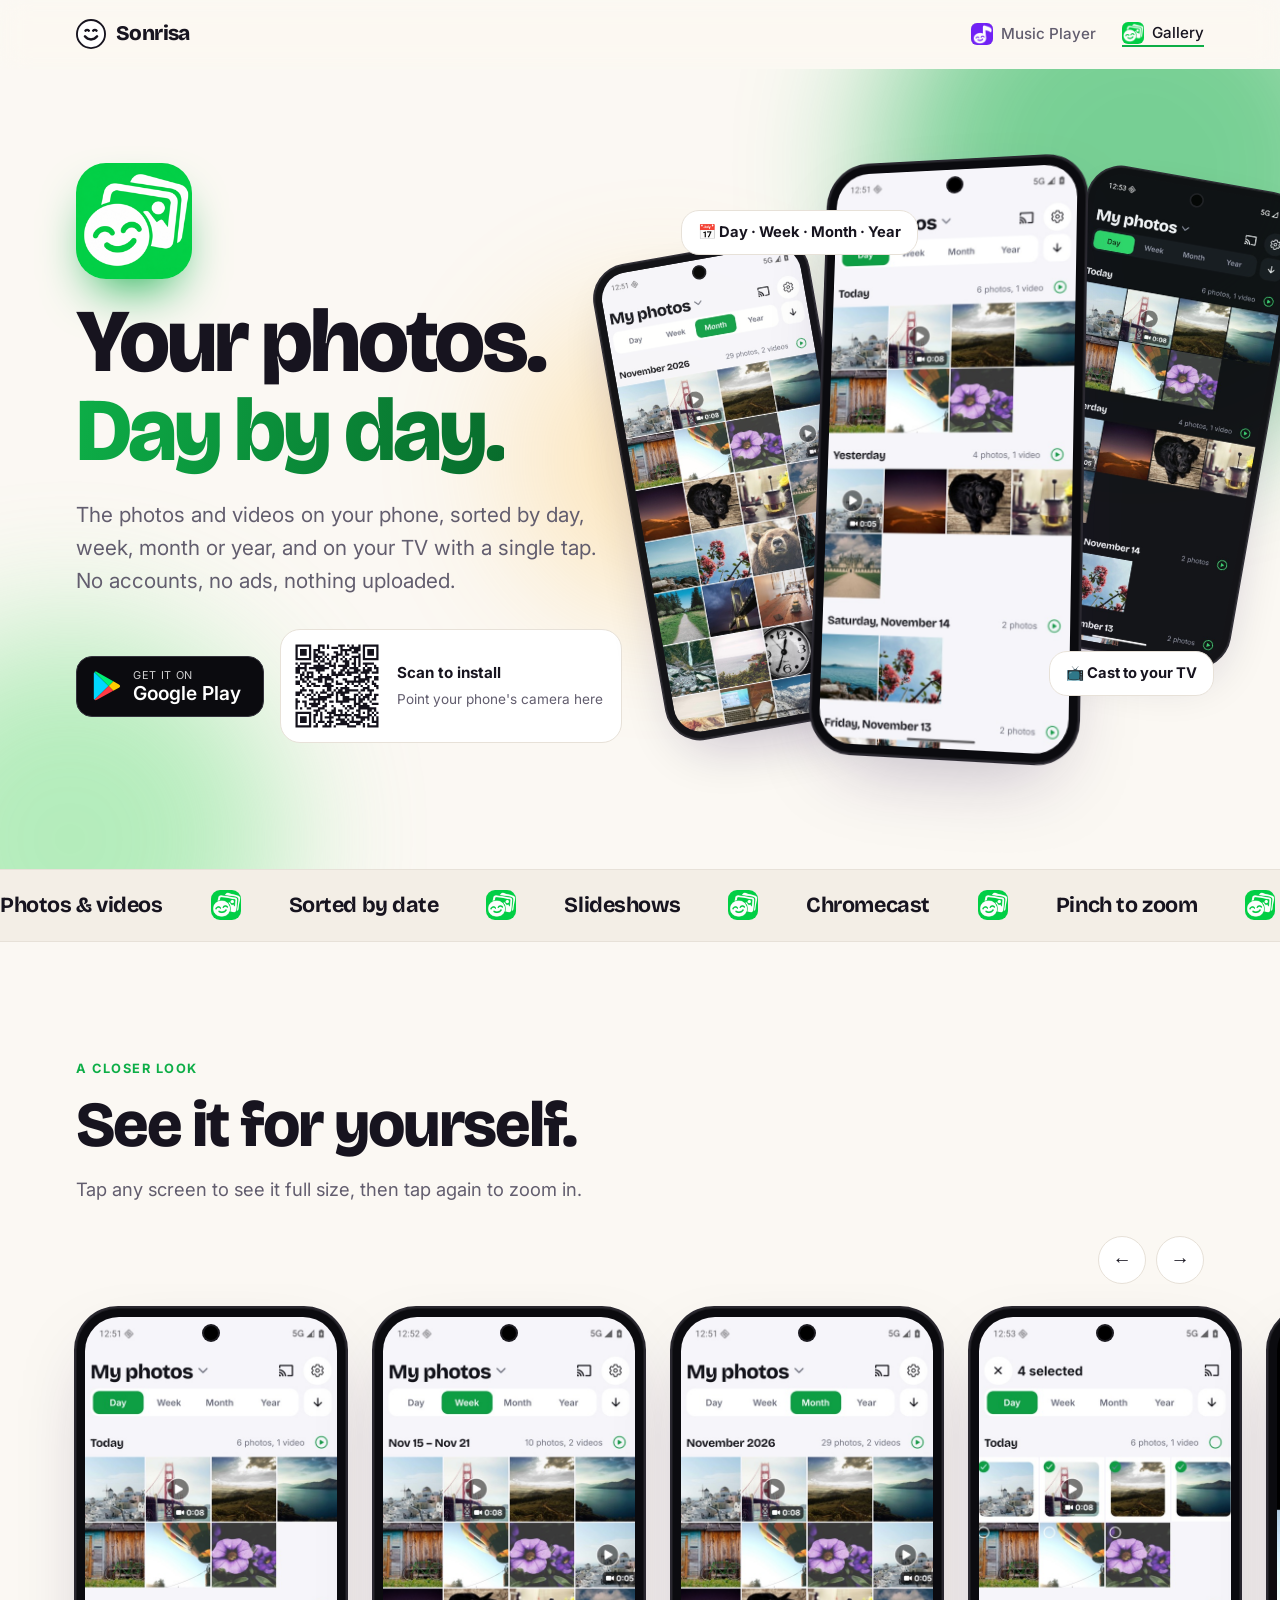
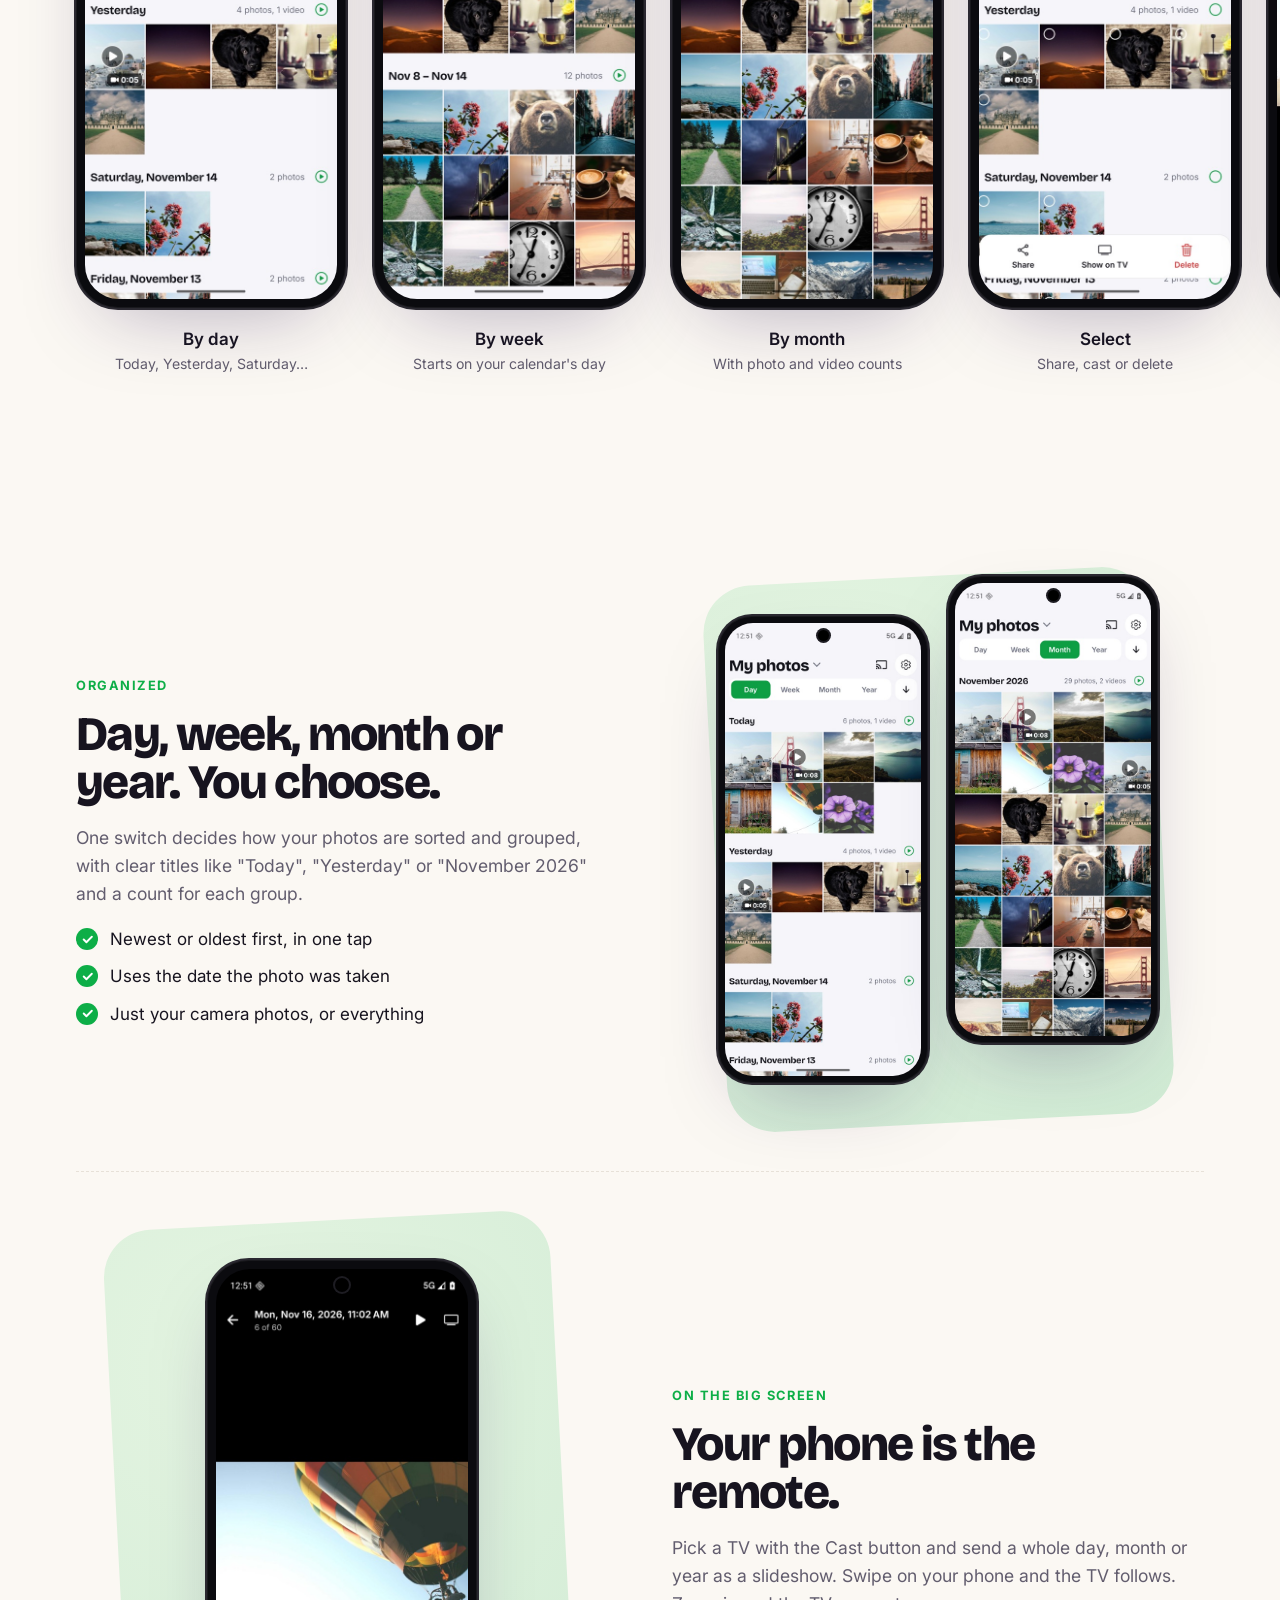
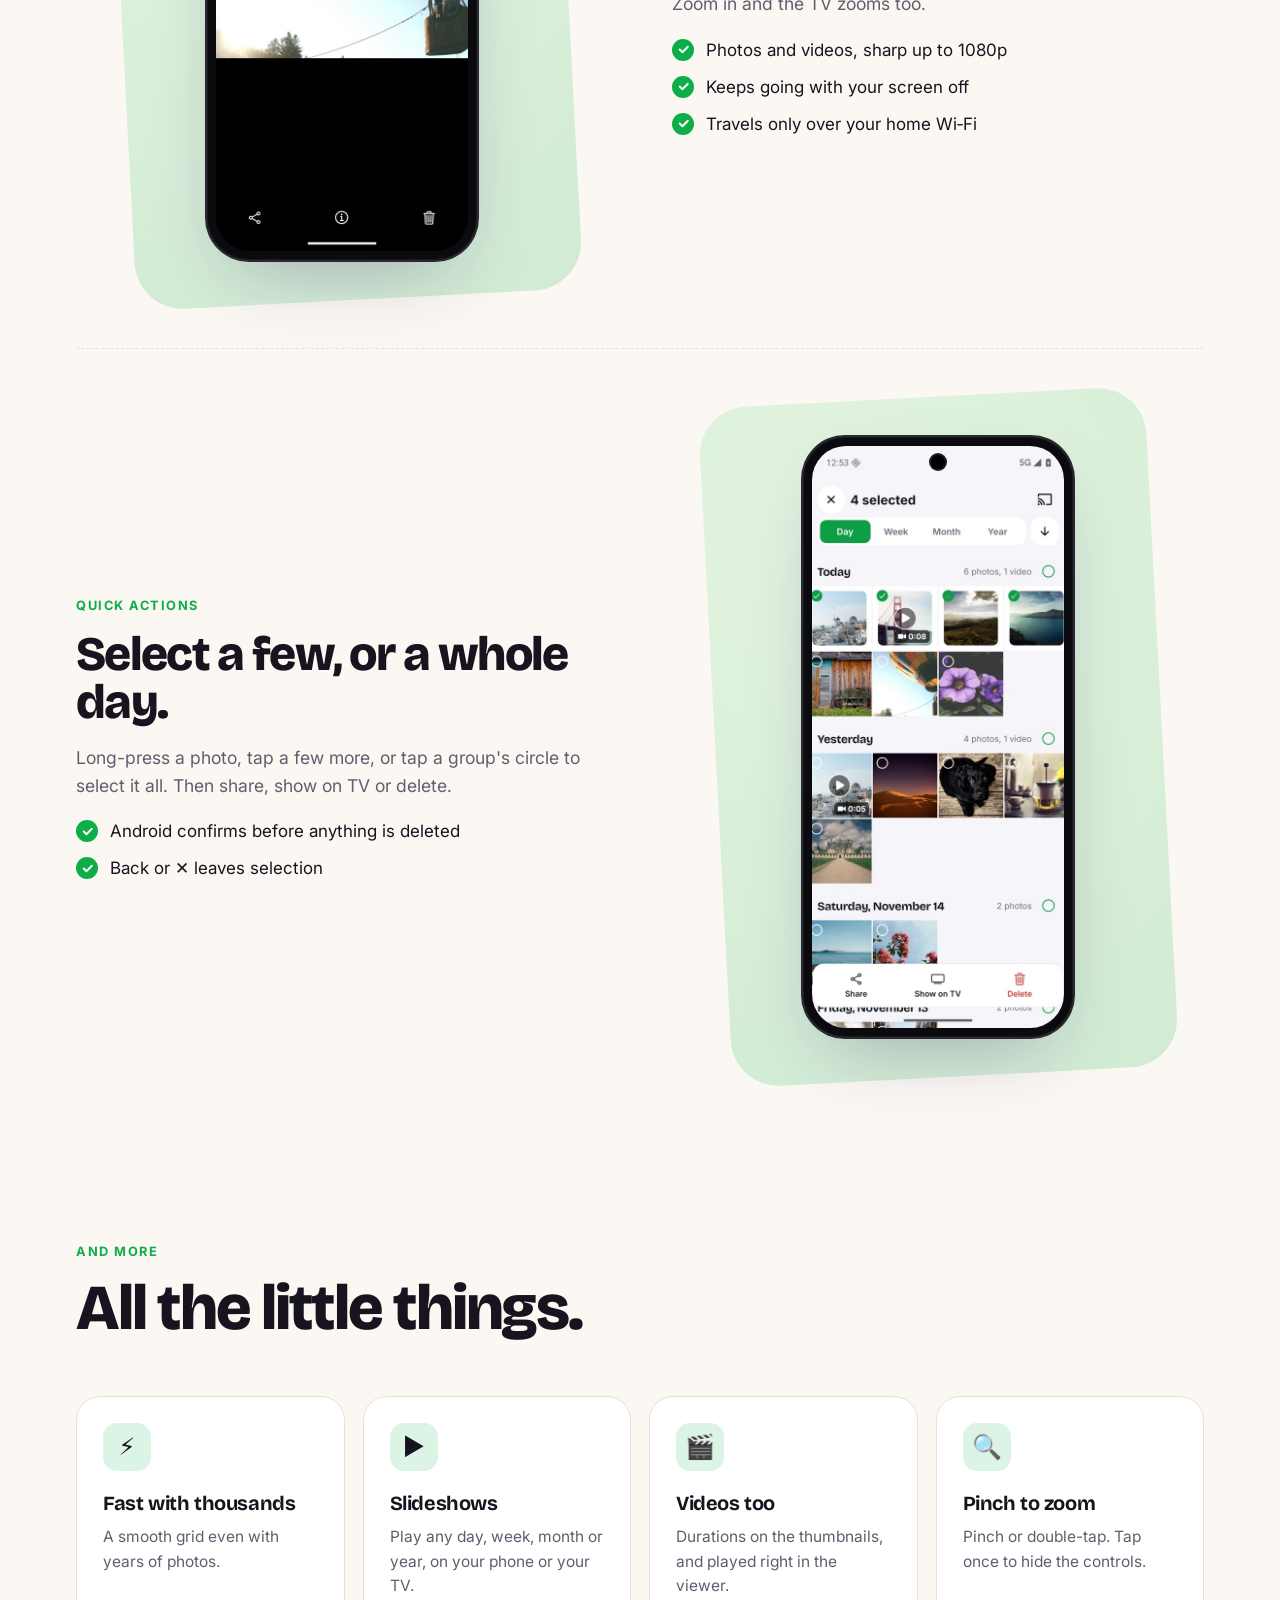
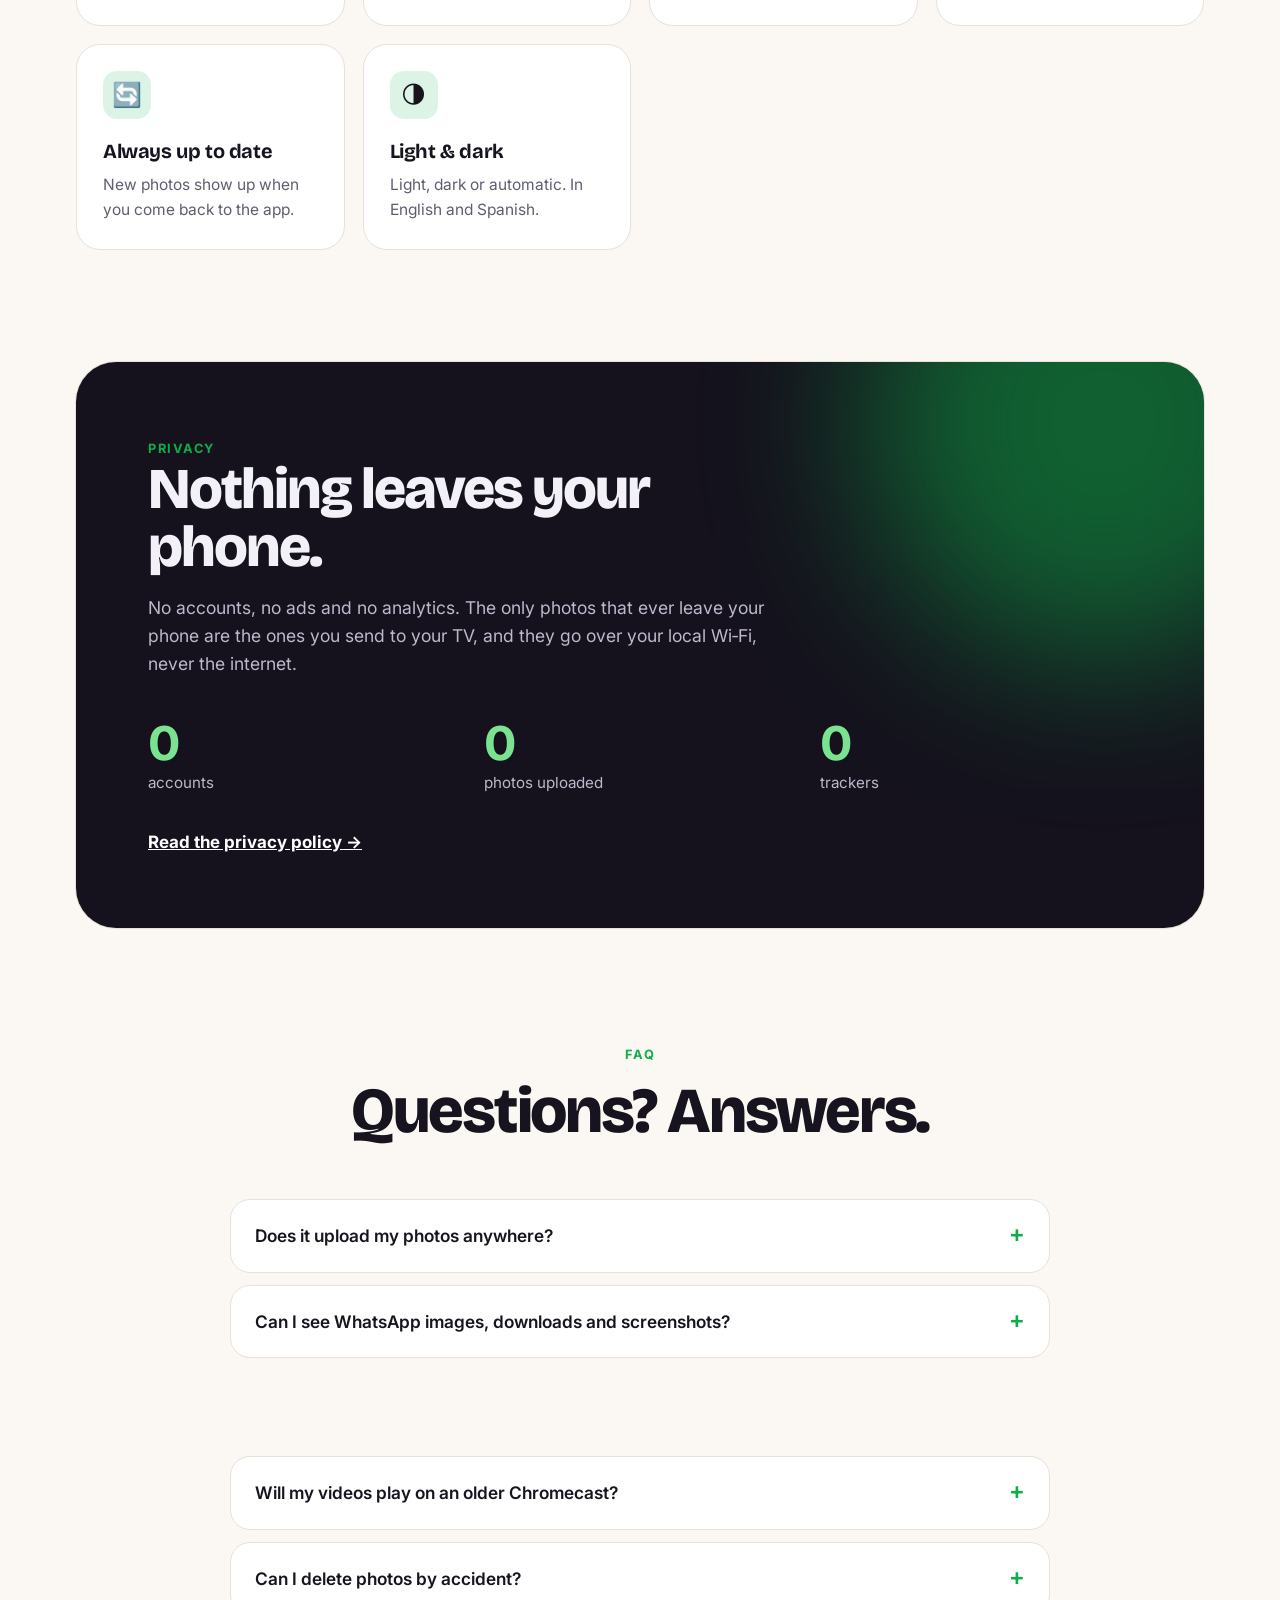
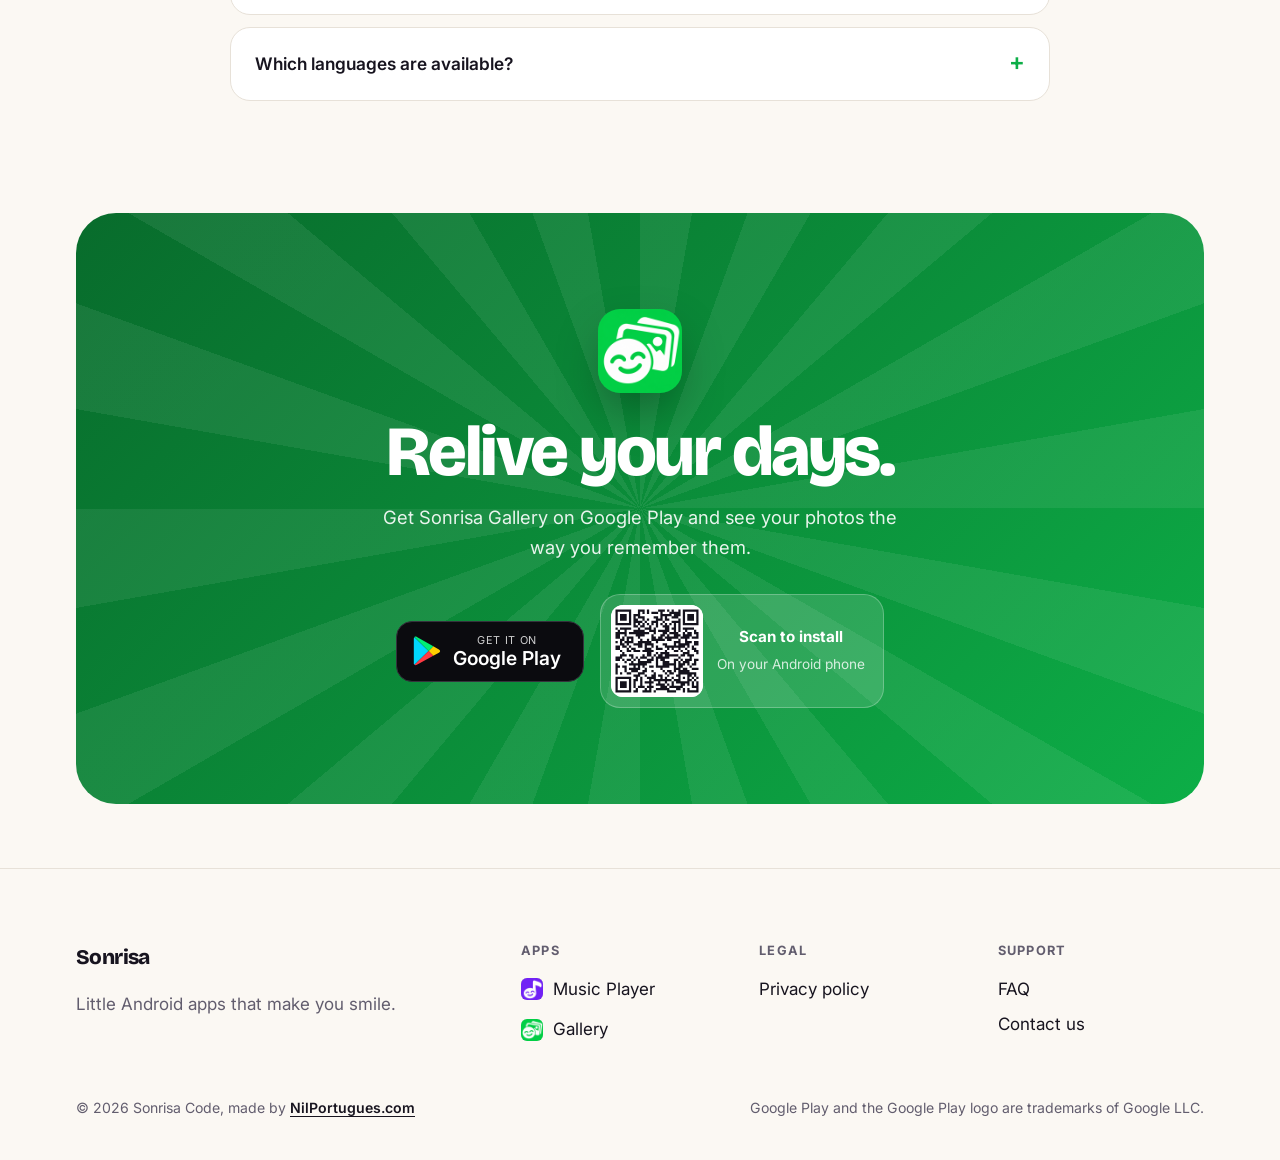
==== commit c3e63659: "Redesign the site in English and prepare GitHub Pages - Home hero: two phones that walk through each" ====
--- a/gallery/index.html
+++ b/gallery/index.html
@@ -27,12 +27,10 @@
 
 <header class="nav">
   <div class="wrap">
-    <a class="logo" href="../"><img src="../img/gallery/icon-192.png" alt="" width="30" height="30" style="border-radius:8px">Sonrisa</a>
+    <a class="logo" href="../"><svg viewBox="0 0 32 32" aria-hidden="true"><circle cx="16" cy="16" r="15" fill="#fff" stroke="#17141f" stroke-width="2"/><path d="M9.5 18.5c3.4 4.4 9.6 4.4 13 0" stroke="#17141f" stroke-width="2.6" fill="none" stroke-linecap="round"/><path d="M10 12.5c1-1.3 2.8-1.3 3.8 0M18.2 12.5c1-1.3 2.8-1.3 3.8 0" stroke="#17141f" stroke-width="2.4" fill="none" stroke-linecap="round"/></svg>Sonrisa</a>
     <nav class="nav-links">
-      <a class="hide-sm" href="#features">Features</a>
-      <a class="hide-sm" href="#faq">FAQ</a>
-      <a href="../music-player/">Music Player</a>
-      <a class="pill" href="#download">Download</a>
+      <a href="../music-player/"><img src="../img/music/icon-192.png" alt="" width="22" height="22">Music Player</a>
+      <a href="../gallery/" aria-current="page"><img src="../img/gallery/icon-192.png" alt="" width="22" height="22">Gallery</a>
     </nav>
   </div>
 </header>
@@ -42,7 +40,7 @@
     <div class="blobs"><div class="blob a"></div><div class="blob b"></div><div class="blob c"></div></div>
     <div class="wrap">
       <div>
-        <img class="app-icon reveal" src="../img/gallery/icon-192.png" alt="Sonrisa Gallery icon" width="84" height="84">
+        <img class="app-hero-icon reveal" src="../img/gallery/icon-192.png" alt="Sonrisa Gallery icon" width="116" height="116">
         <h1 class="reveal d1">Your photos.<br><em>Day by day.</em></h1>
         <p class="lead reveal d2">The photos and videos on your phone, sorted by day, week, month or year, and on your TV with a single tap. No accounts, no ads, nothing uploaded.</p>
         <div class="get reveal d3" id="download">
@@ -180,11 +178,11 @@
   <div class="wrap">
     <div class="cols">
       <div><a class="logo" href="../">Sonrisa</a><p class="muted">Little Android apps that make you smile.</p></div>
-      <div><h5>Apps</h5><ul><li><a href="../music-player/">Music Player</a></li><li><a href="./">Gallery</a></li></ul></div>
+      <div><h5>Apps</h5><ul><li><a class="app-link" href="../music-player/"><img src="../img/music/icon-192.png" alt="" width="22" height="22">Music Player</a></li><li><a class="app-link" href="./"><img src="../img/gallery/icon-192.png" alt="" width="22" height="22">Gallery</a></li></ul></div>
       <div><h5>Legal</h5><ul><li><a href="privacy.html">Privacy policy</a></li></ul></div>
       <div><h5>Support</h5><ul><li><a href="#faq">FAQ</a></li><li><a href="mailto:CONTACT_EMAIL">Contact us</a></li></ul></div>
     </div>
-    <div class="fine"><span>© 2026 Sonrisa. All rights reserved.</span><span>Google Play and the Google Play logo are trademarks of Google LLC.</span></div>
+    <div class="fine"><span>© 2026 Sonrisa Code, made by <a class="by" href="https://nilportugues.com">NilPortugues.com</a></span><span>Google Play and the Google Play logo are trademarks of Google LLC.</span></div>
   </div>
 </footer>
 </body>
--- a/styles.css
+++ b/styles.css
@@ -33,8 +33,8 @@
   }
   .hero h1 em { background-image: linear-gradient(100deg, var(--accent), var(--accent-2)) !important; }
 }
-.music { --accent: var(--music); --accent-2: var(--music-2); --deep: color-mix(in srgb, var(--music) 62%, #000); }
-.gallery { --accent: var(--gallery); --accent-2: var(--gallery-2); --deep: color-mix(in srgb, var(--gallery) 62%, #000); }
+.music { --mark: url("img/music/icon-192.png"); --accent: var(--music); --accent-2: var(--music-2); --deep: color-mix(in srgb, var(--music) 62%, #000); }
+.gallery { --mark: url("img/gallery/icon-192.png"); --accent: var(--gallery); --accent-2: var(--gallery-2); --deep: color-mix(in srgb, var(--gallery) 62%, #000); }
 
 /* ---------- Base ---------- */
 * { box-sizing: border-box; }
@@ -61,9 +61,8 @@
 .nav-links { display: flex; align-items: center; gap: 26px; font-size: .95rem; font-weight: 500; }
 .nav-links a { text-decoration: none; color: var(--muted); transition: color .2s; }
 .nav-links a:hover, .nav-links a[aria-current] { color: var(--fg); }
-.nav-links .pill { color: var(--bg); background: var(--fg); padding: 9px 16px; border-radius: 999px; }
-.nav-links .pill:hover { color: var(--bg); }
-@media (max-width: 640px) { .nav-links .hide-sm { display: none; } .nav-links { gap: 16px; } }
+.nav-links a[aria-current] { box-shadow: inset 0 -2px 0 var(--accent); padding-bottom: 2px; }
+@media (max-width: 640px) { .nav-links { gap: 16px; } }
 
 /* ---------- Buttons ---------- */
 .play-btn {
@@ -116,13 +115,12 @@
 
 .stage { position: relative; height: 640px; perspective: 1400px; }
 .stage .phone { position: absolute; top: 50%; left: 50%; }
-.stage .p1 { transform: translate(-50%, -50%) rotateY(-14deg) rotateX(6deg); z-index: 3; animation: float 7s ease-in-out infinite; }
-.stage .p2 { transform: translate(-128%, -44%) rotate(-10deg) scale(.8); z-index: 2; opacity: .96; animation: float 8s ease-in-out -2s infinite; }
-.stage .p3 { transform: translate(28%, -56%) rotate(10deg) scale(.8); z-index: 1; opacity: .96; animation: float 9s ease-in-out -4s infinite; }
-@keyframes float { 50% { margin-top: -16px; } }
-.badge-float { position: absolute; z-index: 4; background: var(--surface); border: 1px solid var(--line); border-radius: 18px; padding: 10px 16px; font-weight: 700; font-size: .92rem; box-shadow: var(--shadow); display: flex; align-items: center; gap: 8px; animation: float 6s ease-in-out -1s infinite; white-space: nowrap; }
+.stage .p1 { transform: translate(-50%, -50%) rotateY(-14deg) rotateX(6deg); z-index: 3; }
+.stage .p2 { transform: translate(-128%, -44%) rotate(-10deg) scale(.8); z-index: 2; opacity: .96; }
+.stage .p3 { transform: translate(28%, -56%) rotate(10deg) scale(.8); z-index: 1; opacity: .96; }
+.badge-float { position: absolute; z-index: 4; background: var(--surface); border: 1px solid var(--line); border-radius: 18px; padding: 10px 16px; font-weight: 700; font-size: .92rem; box-shadow: var(--shadow); display: flex; align-items: center; gap: 8px; white-space: nowrap; }
 .badge-float.one { top: 12%; left: -2%; }
-.badge-float.two { bottom: 12%; right: -2%; animation-delay: -3s; }
+.badge-float.two { bottom: 12%; right: -2%; }
 
 @media (max-width: 900px) {
   .hero { padding: 32px 0 64px; }
@@ -145,7 +143,8 @@
 .marquee { border-block: 1px solid var(--line); background: var(--bg-2); overflow: hidden; padding: 18px 0; }
 .marquee-track { display: flex; gap: 48px; width: max-content; animation: scroll 40s linear infinite; font-family: "Bricolage Grotesque", sans-serif; font-weight: 700; font-size: 1.35rem; letter-spacing: -0.02em; }
 .marquee-track span { display: flex; align-items: center; gap: 48px; white-space: nowrap; }
-.marquee-track span::after { content: "☺"; color: var(--accent); }
+.marquee-track span::after { content: ""; flex: none; width: 30px; height: 30px; border-radius: 9px; background: var(--mark) center / cover; }
+.marquee.both .marquee-track span:nth-child(even)::after { background-image: url("img/gallery/icon-192.png"); }
 @keyframes scroll { to { transform: translateX(-50%); } }
 
 /* ---------- Sections ---------- */
@@ -191,6 +190,27 @@
   .row-media .pair .phone img { border-radius: 23px; }
 }
 
+/* ---------- Recap band ---------- */
+.recap-band { margin: 24px 0 112px; padding: 104px 0 150px; color: #fff; overflow: hidden; position: relative; isolation: isolate;
+  background: radial-gradient(circle at 12% 8%, rgb(255 90 54 / .55), transparent 38%), radial-gradient(circle at 88% 92%, rgb(198 244 50 / .45), transparent 36%), radial-gradient(circle at 70% 10%, rgb(157 107 255 / .55), transparent 40%), #1b1236; }
+.recap-band .eyebrow { color: #c6f432; }
+.recap-band .section-head p { color: rgb(255 255 255 / .78); }
+.fan { display: flex; justify-content: center; align-items: center; padding: 24px 16px 0; }
+.fan .phone { --r: 0deg; --y: 0px; border: 0; font: inherit; cursor: zoom-in; margin: 0 -20px; transform: rotate(var(--r)) translateY(var(--y)); transition: transform .45s cubic-bezier(.2,.8,.2,1); }
+.fan .phone:nth-child(1) { --r: -14deg; --y: 70px; z-index: 1; }
+.fan .phone:nth-child(2) { --r: -7deg; --y: 20px; z-index: 2; }
+.fan .phone:nth-child(3) { --r: 0deg; --y: -10px; z-index: 3; width: 240px; }
+.fan .phone:nth-child(4) { --r: 7deg; --y: 20px; z-index: 2; }
+.fan .phone:nth-child(5) { --r: 14deg; --y: 70px; z-index: 1; }
+.fan .phone:hover, .fan .phone:focus-visible { transform: rotate(0deg) translateY(calc(var(--y) - 36px)) scale(1.06); z-index: 5; outline: none; }
+@media (max-width: 760px) {
+  .fan .phone:nth-child(1), .fan .phone:nth-child(5) { display: none; }
+  .fan .phone { width: 140px; border-radius: 26px; padding: 5px; margin: 0 -14px; }
+  .fan .phone img { border-radius: 22px; }
+  .fan .phone:nth-child(3) { width: 160px; }
+  .recap-band { padding: 72px 0 110px; }
+}
+
 /* ---------- Grid of small features ---------- */
 .grid { display: grid; grid-template-columns: repeat(auto-fit, minmax(min(250px, 100%), 1fr)); gap: 18px; }
 .card { background: var(--surface); border: 1px solid var(--line); border-radius: 24px; padding: 26px; transition: transform .3s, border-color .3s; }
@@ -259,6 +279,38 @@
 footer .fine { margin-top: 48px; font-size: .88rem; color: var(--muted); display: flex; flex-wrap: wrap; justify-content: space-between; gap: 12px; }
 @media (max-width: 760px) { footer .cols { grid-template-columns: 1fr 1fr; } footer .cols > :first-child { grid-column: 1 / -1; } }
 
+/* ---------- App icons in nav, hero and footer ---------- */
+.nav-links a { display: inline-flex; align-items: center; gap: 8px; }
+.nav-links img, footer .app-link img { width: 22px; height: 22px; border-radius: 6px; flex: none; }
+footer .app-link { display: inline-flex; align-items: center; gap: 10px; }
+.app-hero-icon { width: 116px; height: 116px; border-radius: 30px; box-shadow: 0 24px 50px -18px var(--accent); }
+@media (max-width: 640px) { .nav-links img { display: none; } .app-hero-icon { width: 88px; height: 88px; border-radius: 23px; } }
+
+/* Home hero: two phones that walk through each app */
+.duo { display: flex; justify-content: center; align-items: flex-start; gap: 36px; }
+.demo { position: relative; display: flex; flex-direction: column; align-items: center; text-decoration: none; color: inherit; }
+.demo.gallery { margin-top: 72px; }
+.demo .phone { width: 250px; }
+.demo .screens { position: absolute; inset: 9px; overflow: hidden; border-radius: 34px; background: #0b0b0f; }
+.demo .screens img { position: absolute; inset: 0; border-radius: 0; transform: translateX(100%); transition: transform .55s cubic-bezier(.3,.7,.2,1), opacity .55s; }
+.demo .screens img.on { transform: none; z-index: 2; }
+.demo .screens img.off { transform: translateX(-28%); opacity: .4; z-index: 1; }
+.demo .screens img.fade { transform: none; opacity: 0; z-index: 1; transition: opacity .55s; }
+.demo .tap { position: absolute; z-index: 3; width: 44px; height: 44px; margin: -22px 0 0 -22px; border-radius: 50%; background: rgb(255 255 255 / .55); box-shadow: 0 0 0 2px rgb(255 255 255 / .9), 0 4px 18px rgb(0 0 0 / .35); opacity: 0; transform: scale(.4); pointer-events: none; }
+.demo .tap.show { animation: tap .6s ease-out forwards; }
+@keyframes tap { 0% { opacity: 0; transform: scale(.4); } 35% { opacity: 1; transform: scale(1); } 100% { opacity: 0; transform: scale(1.5); } }
+.demo-icon { position: absolute; top: -18px; left: -22px; width: 64px; height: 64px; border-radius: 17px; z-index: 4; box-shadow: 0 14px 30px -10px var(--accent); }
+.demo-caption { margin-top: 18px; text-align: center; line-height: 1.3; }
+.demo-caption strong { display: block; font-family: "Bricolage Grotesque", sans-serif; font-size: 1.15rem; letter-spacing: -0.02em; }
+.demo-label { font-size: .9rem; color: var(--accent); font-weight: 600; }
+.demo:hover .phone { box-shadow: 0 0 0 1px rgb(255 255 255 / .06) inset, 0 0 0 2px #2a2830, 0 40px 90px -30px var(--accent); }
+@media (max-width: 900px) { .duo { gap: 20px; } .demo .phone { width: 210px; } }
+@media (max-width: 480px) {
+  .duo { gap: 12px; } .demo.gallery { margin-top: 40px; }
+  .demo .phone { width: 42vw; border-radius: 26px; padding: 5px; } .demo .screens { inset: 5px; border-radius: 22px; }
+  .demo-icon { width: 44px; height: 44px; border-radius: 12px; top: -12px; left: -10px; }
+}
+
 /* ---------- Lightbox ---------- */
 .lightbox { position: fixed; inset: 0; z-index: 100; display: none; align-items: center; justify-content: center; background: rgb(8 6 14 / .9); backdrop-filter: blur(10px); -webkit-backdrop-filter: blur(10px); }
 .lightbox.open { display: flex; animation: fade .25s ease; }
@@ -284,3 +336,5 @@
   *, *::before, *::after { animation: none !important; transition: none !important; }
   .reveal { opacity: 1; transform: none; }
 }
+footer .fine a.by { color: var(--fg); font-weight: 600; text-decoration: underline; text-underline-offset: 3px; }
+footer .fine a.by:hover { color: var(--accent); }
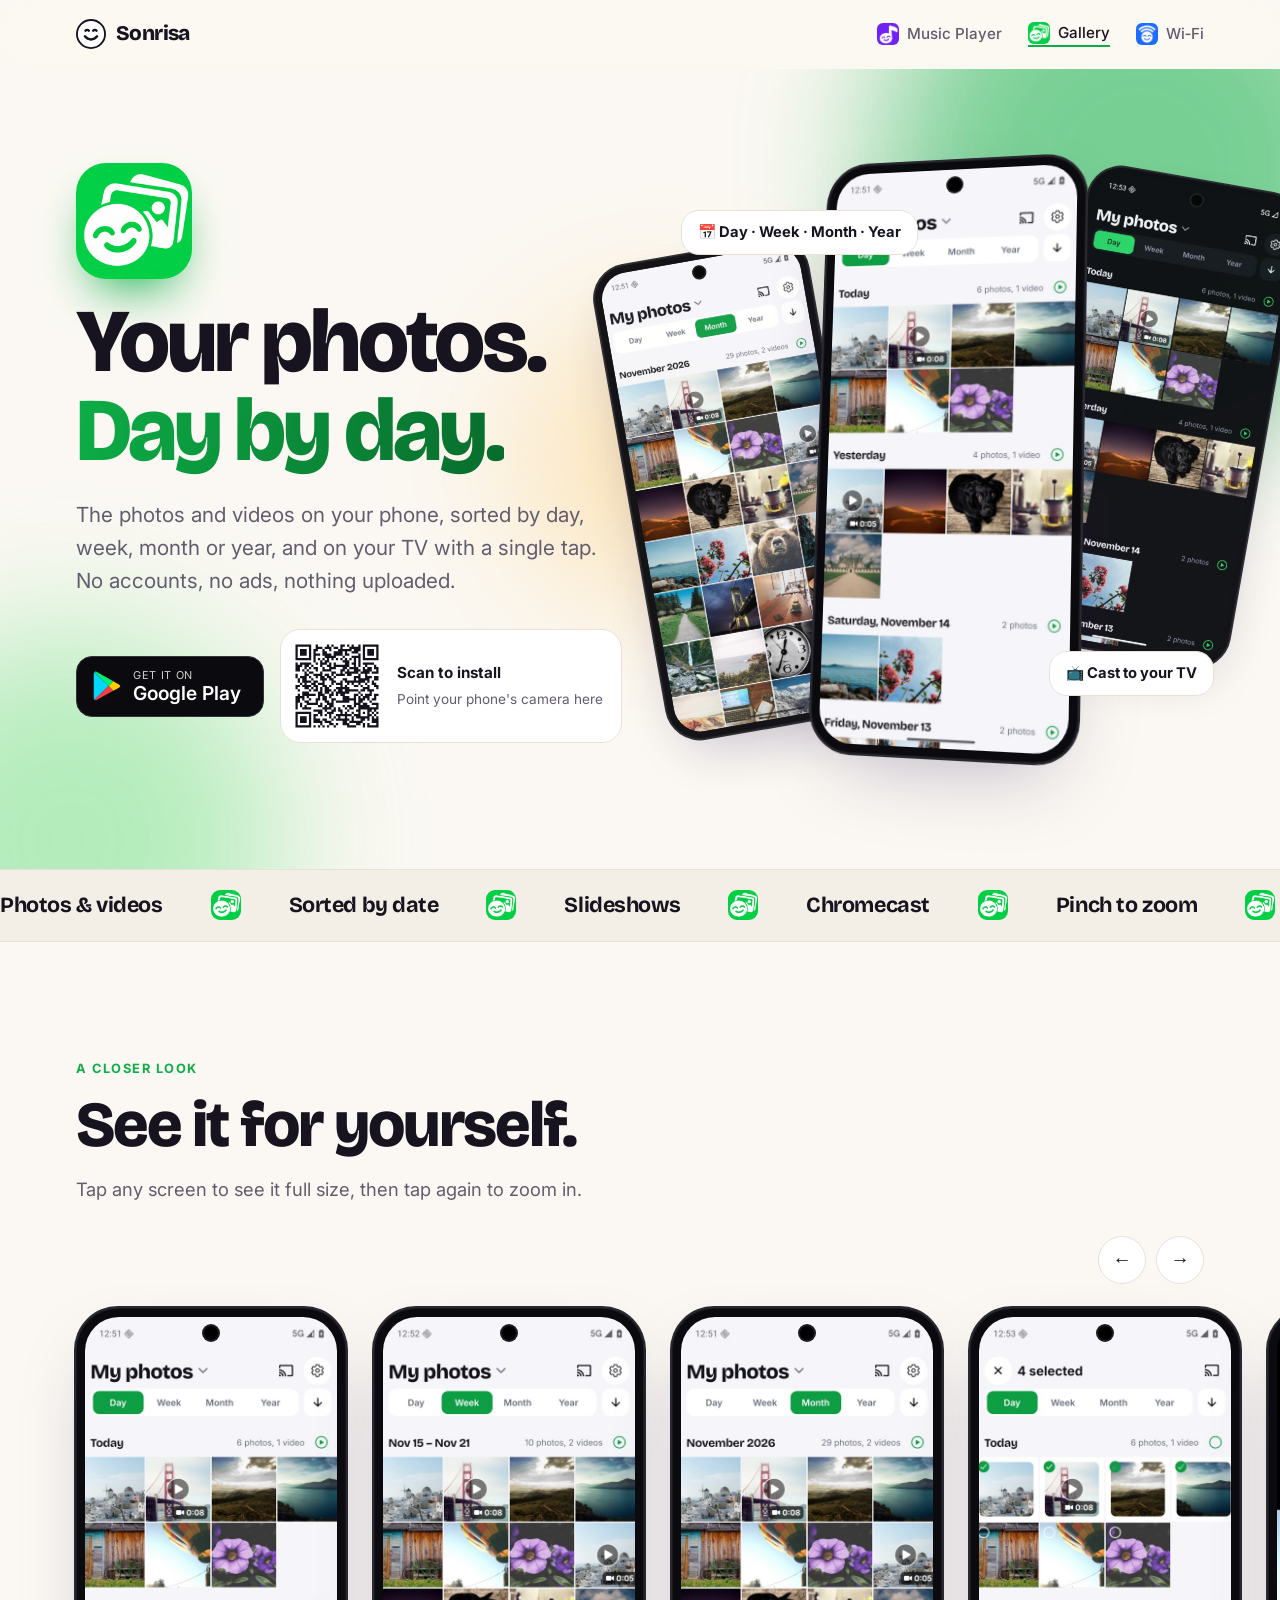
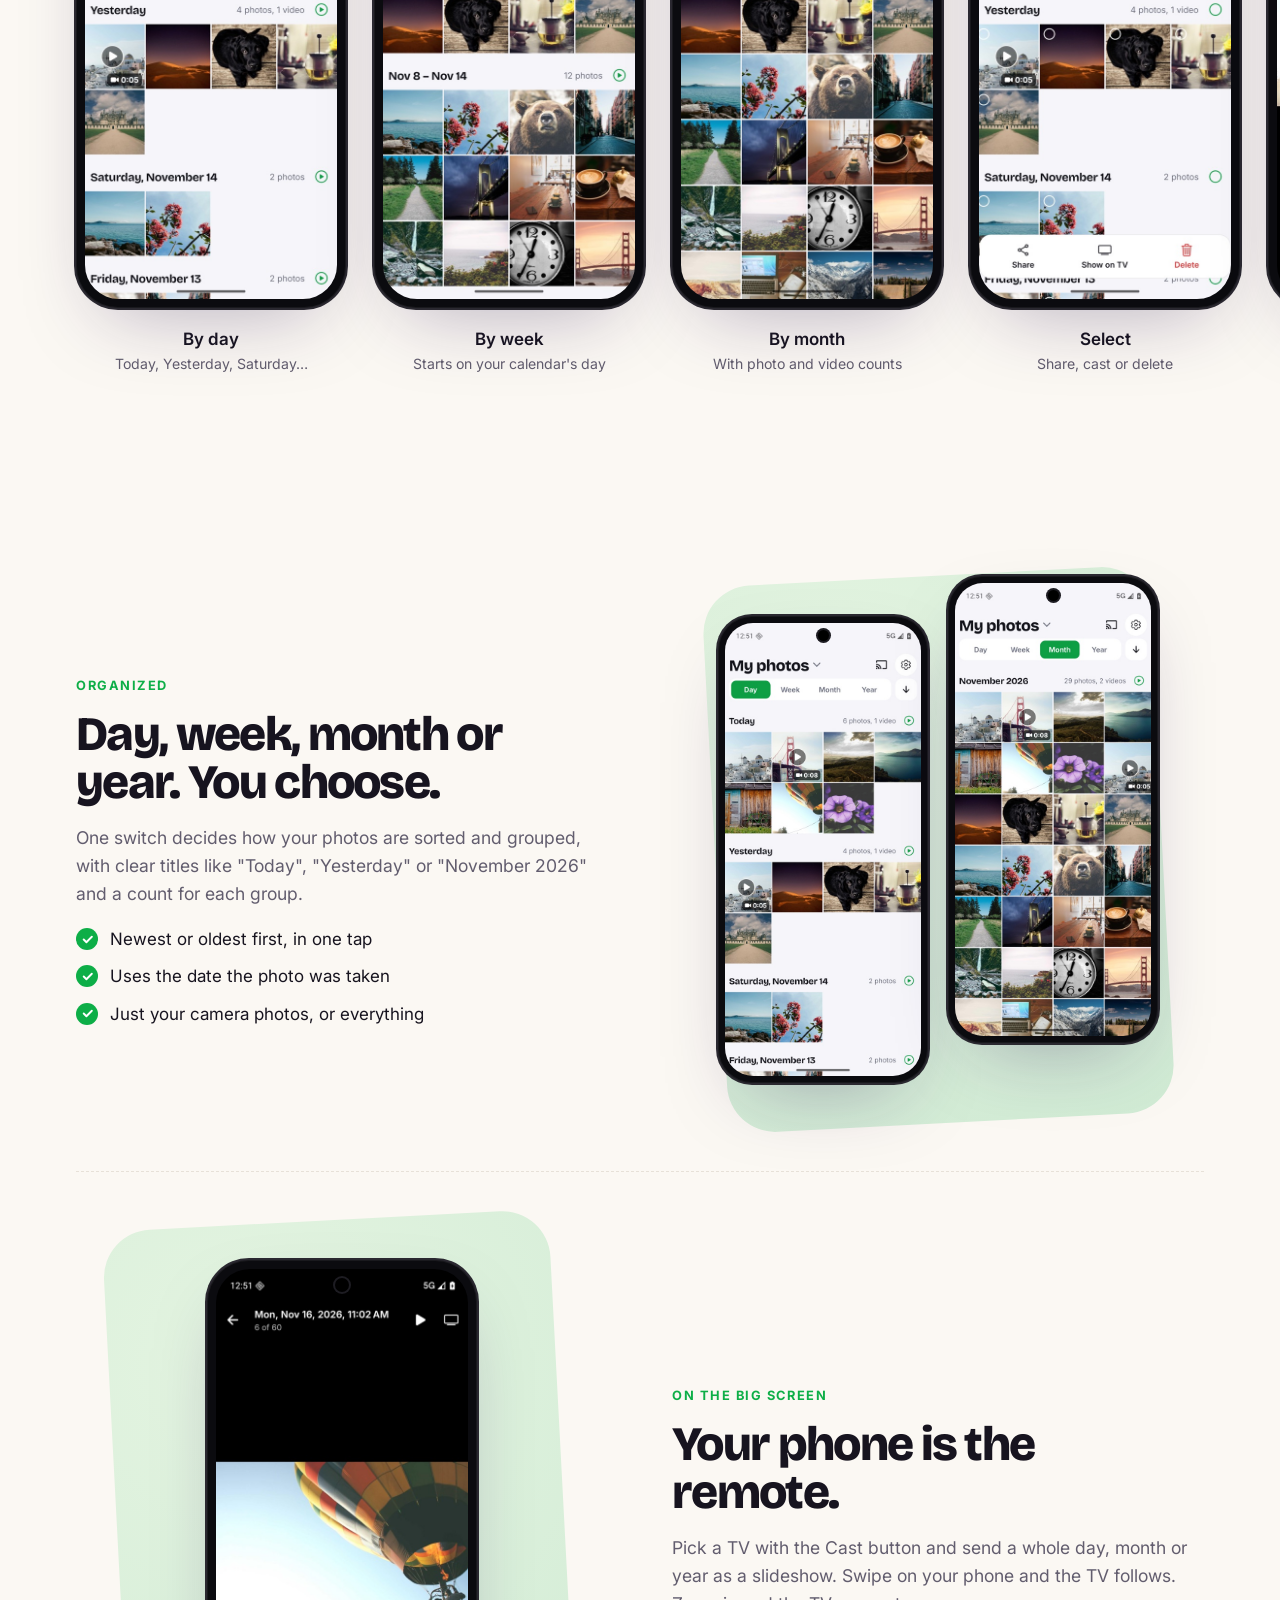
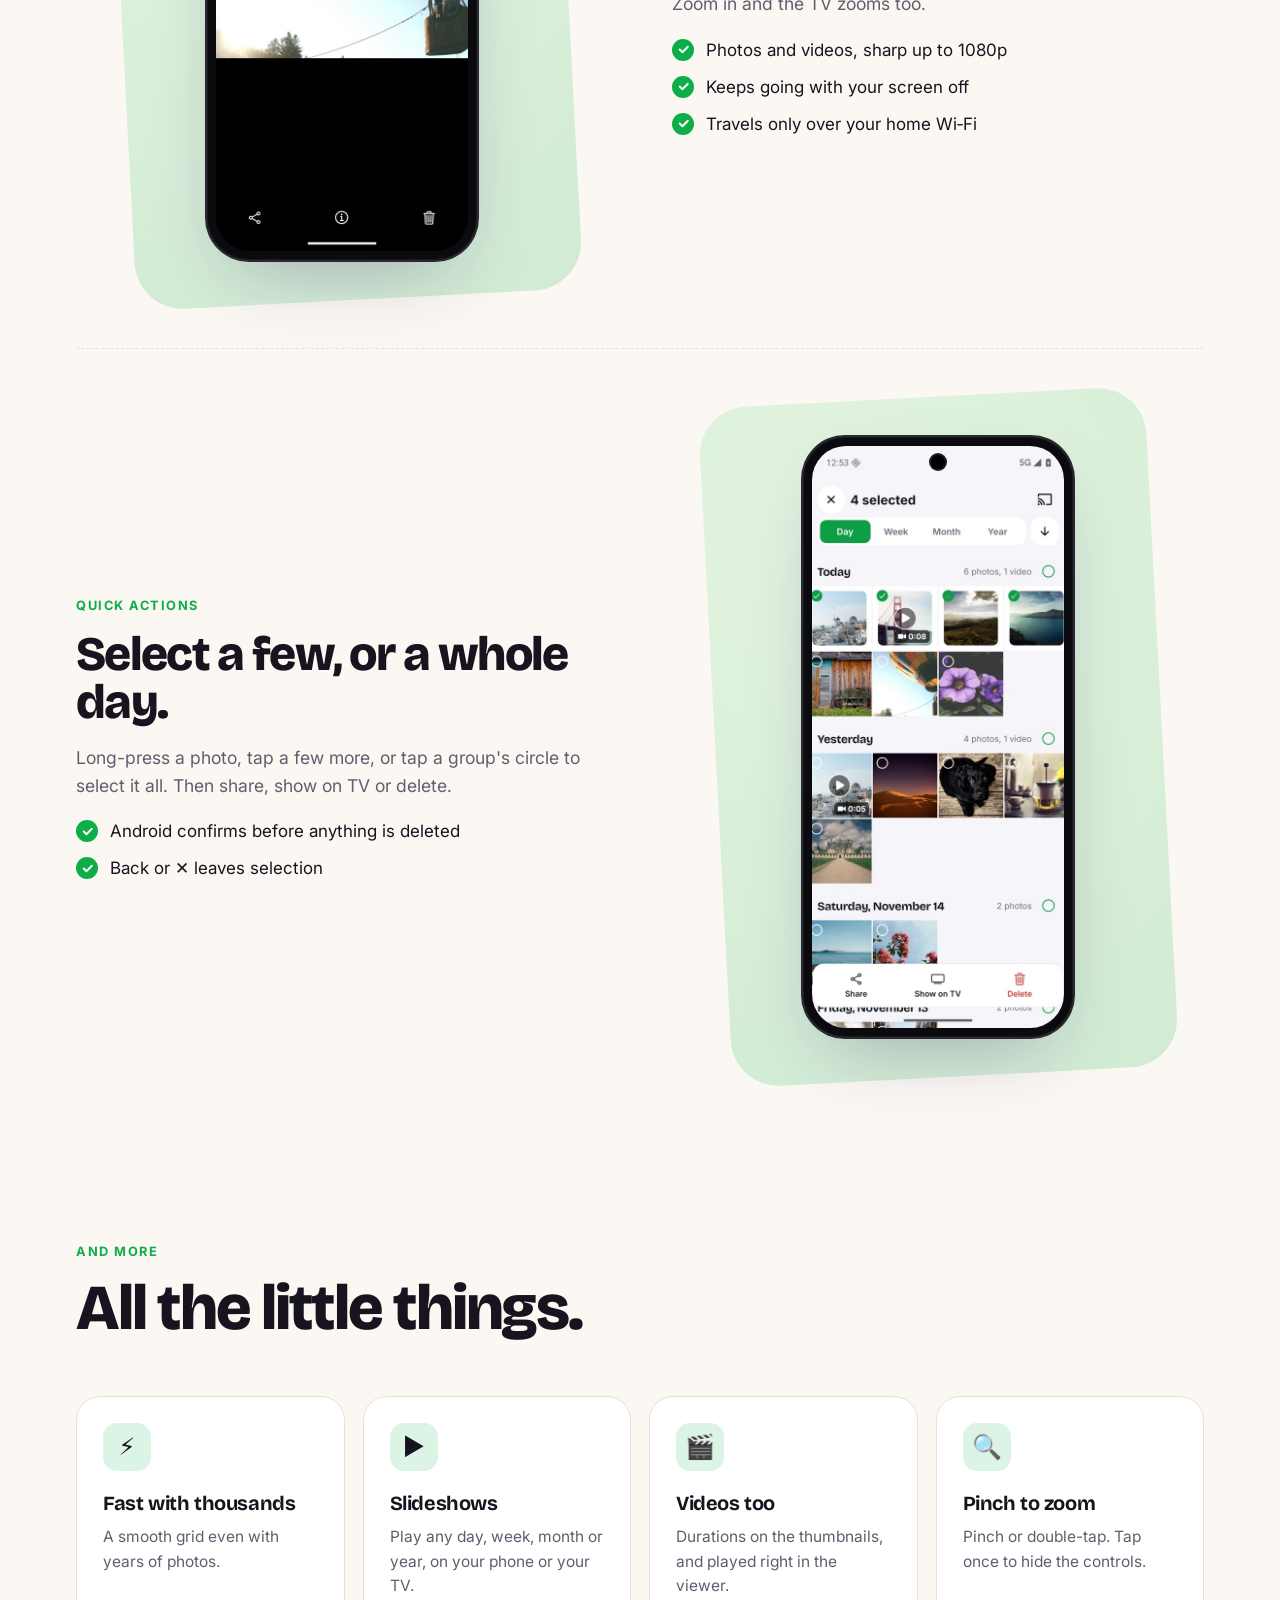
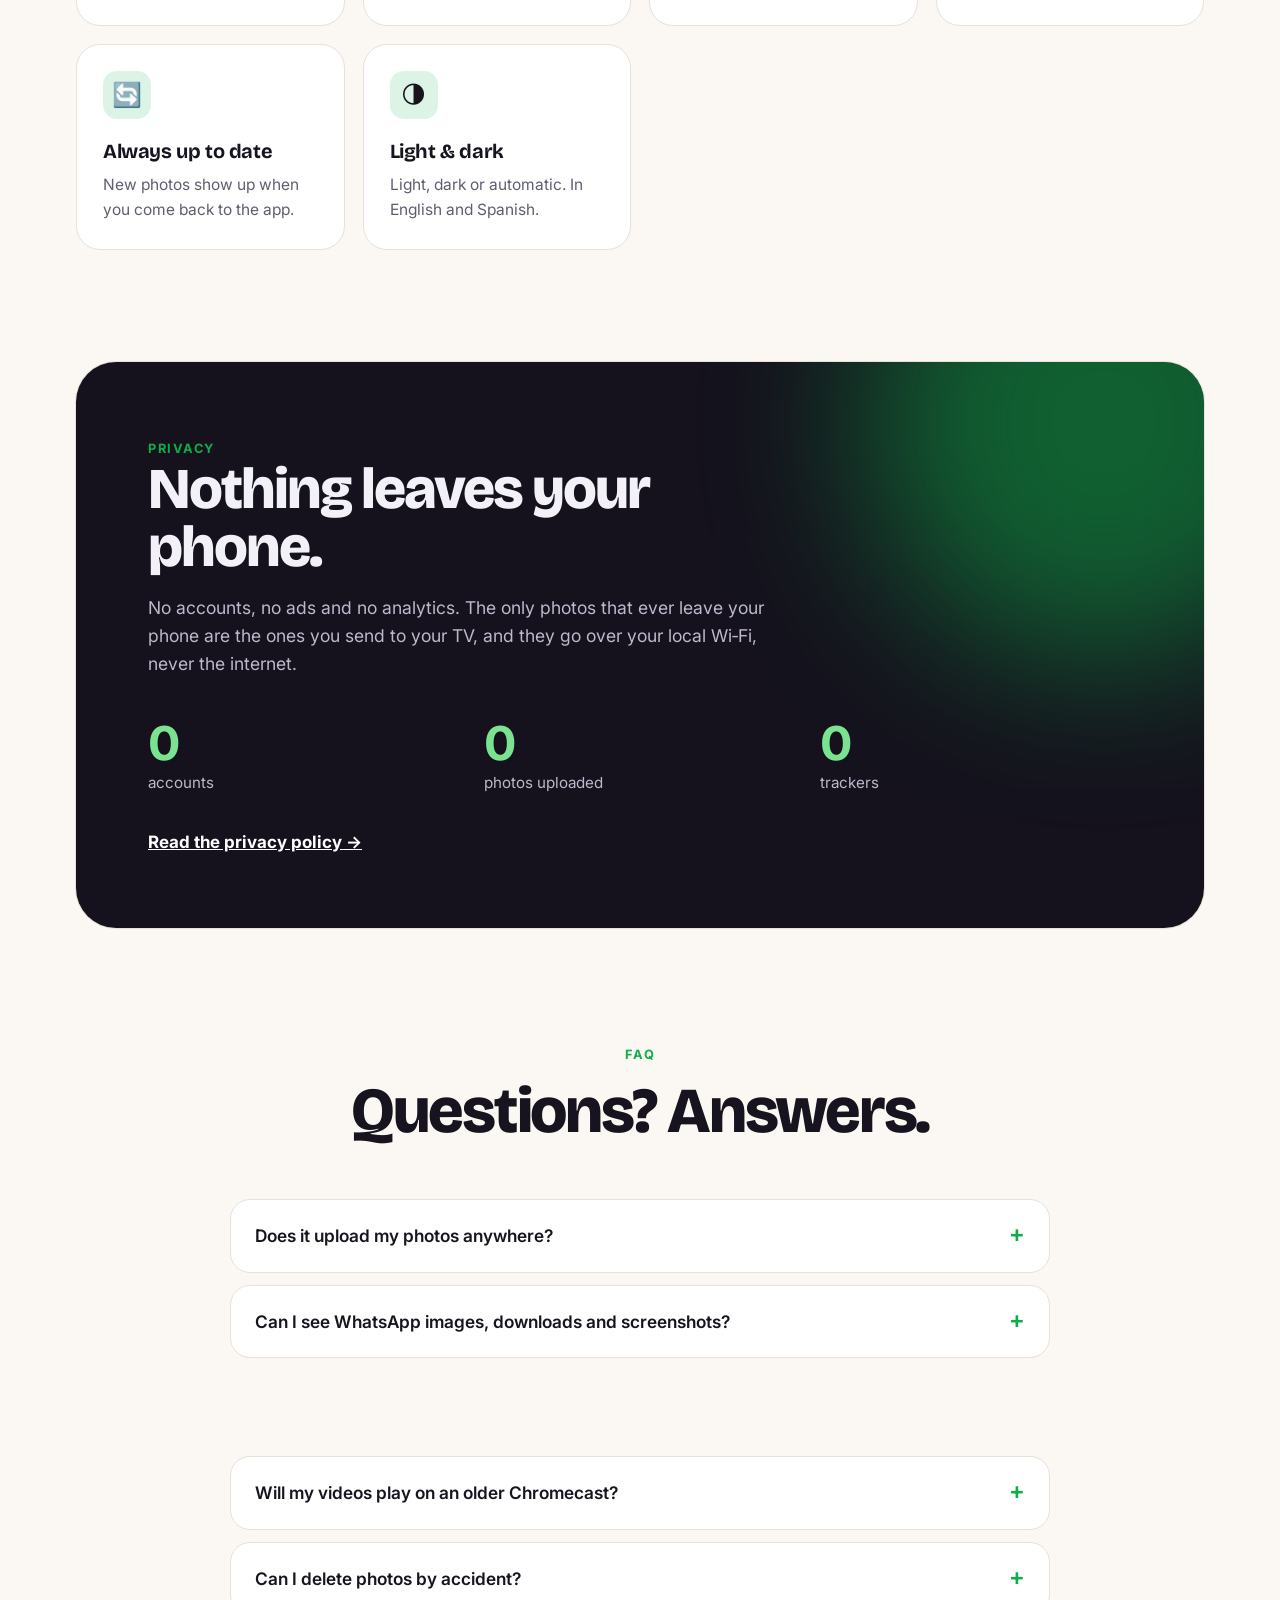
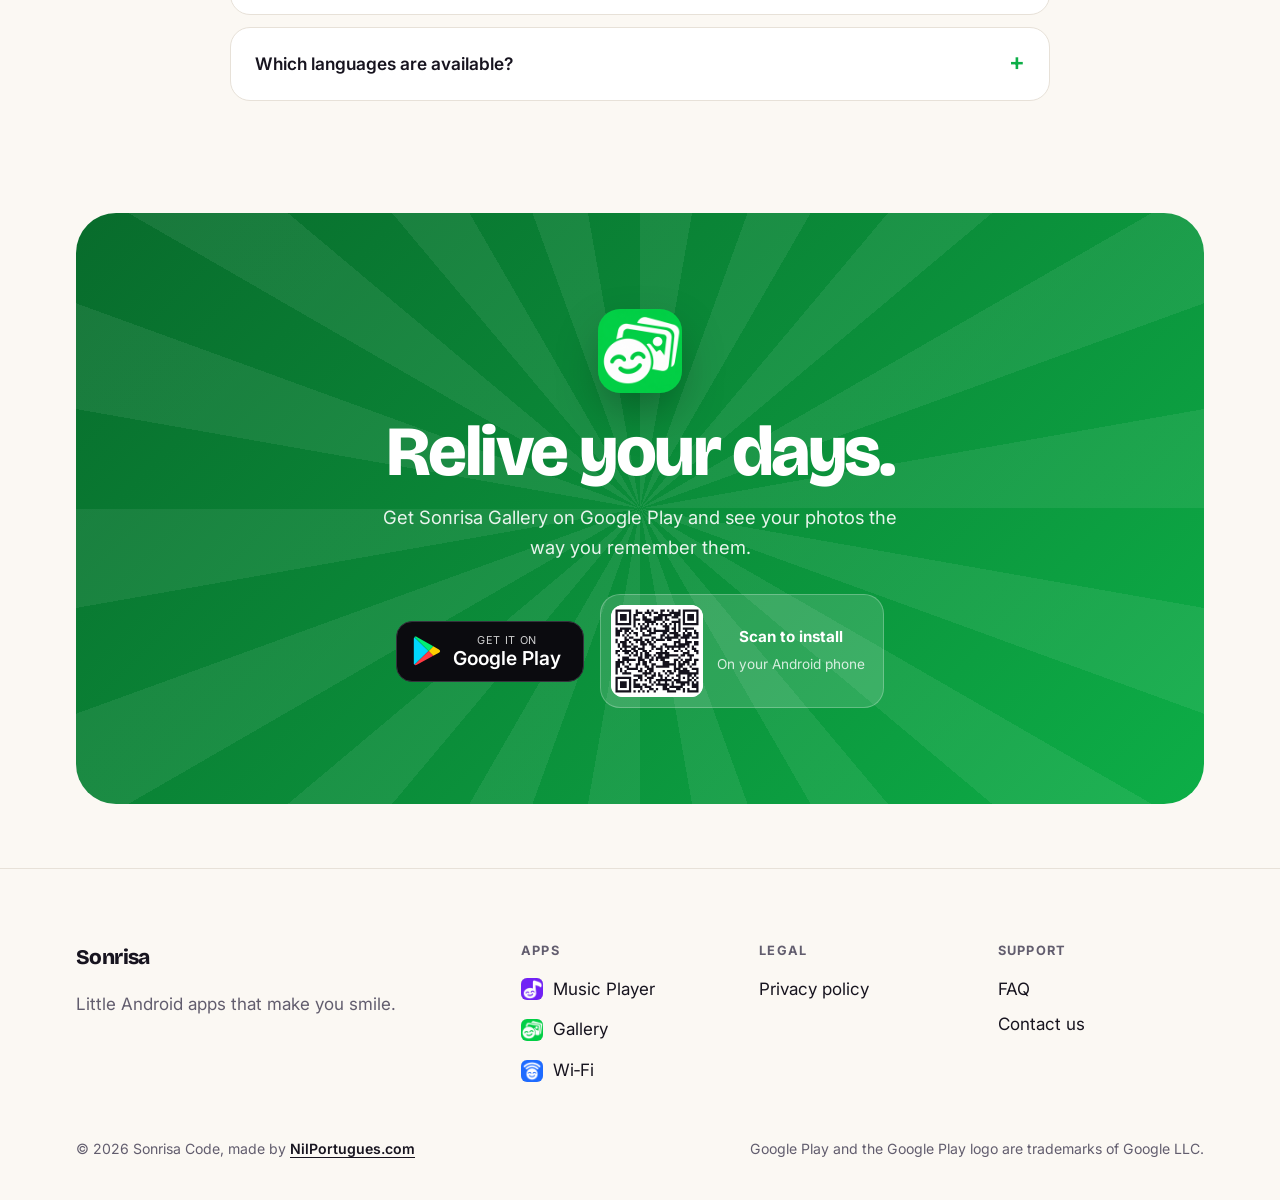
==== commit 7eaf2881: "Add Sonrisa Wi-Fi and fix the Gallery Play Store package Gallery links, QR and privacy policy used c" ====
--- a/gallery/index.html
+++ b/gallery/index.html
@@ -20,7 +20,7 @@
 <link rel="stylesheet" href="../styles.css">
 <script src="../site.js" defer></script>
 <script type="application/ld+json">
-{"@context":"https://schema.org","@type":"SoftwareApplication","name":"Sonrisa Gallery","operatingSystem":"Android","applicationCategory":"PhotographyApplication","url":"https://sonrisacode.com/gallery/","image":"https://sonrisacode.com/img/gallery/icon.png","downloadUrl":"https://play.google.com/store/apps/details?id=com.nilportugues.sonrisa_gallery"}
+{"@context":"https://schema.org","@type":"SoftwareApplication","name":"Sonrisa Gallery","operatingSystem":"Android","applicationCategory":"PhotographyApplication","url":"https://sonrisacode.com/gallery/","image":"https://sonrisacode.com/img/gallery/icon.png","downloadUrl":"https://play.google.com/store/apps/details?id=com.nilportugues.sonrisa_photo_gallery"}
 </script>
 </head>
 <body class="gallery">
@@ -31,6 +31,7 @@
     <nav class="nav-links">
       <a href="../music-player/"><img src="../img/music/icon-192.png" alt="" width="22" height="22">Music Player</a>
       <a href="../gallery/" aria-current="page"><img src="../img/gallery/icon-192.png" alt="" width="22" height="22">Gallery</a>
+      <a href="../wifi/"><img src="../img/wifi/icon-192.png" alt="" width="22" height="22">Wi‑Fi</a>
     </nav>
   </div>
 </header>
@@ -44,7 +45,7 @@
         <h1 class="reveal d1">Your photos.<br><em>Day by day.</em></h1>
         <p class="lead reveal d2">The photos and videos on your phone, sorted by day, week, month or year, and on your TV with a single tap. No accounts, no ads, nothing uploaded.</p>
         <div class="get reveal d3" id="download">
-          <a class="play-btn" href="https://play.google.com/store/apps/details?id=com.nilportugues.sonrisa_gallery"><svg viewBox="0 0 28 30" aria-hidden="true"><path fill="#00d7fe" d="M1.5 1.2 15.6 15 1.5 28.8C1 28.5.8 28 .8 27.3V2.7c0-.7.2-1.2.7-1.5z"/><path fill="#ffce00" d="m20.3 19.7-4.7-4.7 4.7-4.7 5.6 3.2c1.6.9 1.6 2.4 0 3.3z"/><path fill="#ff3a44" d="M20.3 19.7 15.6 15 1.5 28.8c.5.5 1.4.6 2.4 0z"/><path fill="#00f076" d="M20.3 10.3 3.9 1c-1-.6-1.9-.5-2.4 0L15.6 15z"/></svg><span><small>Get it on</small><strong>Google Play</strong></span></a>
+          <a class="play-btn" href="https://play.google.com/store/apps/details?id=com.nilportugues.sonrisa_photo_gallery"><svg viewBox="0 0 28 30" aria-hidden="true"><path fill="#00d7fe" d="M1.5 1.2 15.6 15 1.5 28.8C1 28.5.8 28 .8 27.3V2.7c0-.7.2-1.2.7-1.5z"/><path fill="#ffce00" d="m20.3 19.7-4.7-4.7 4.7-4.7 5.6 3.2c1.6.9 1.6 2.4 0 3.3z"/><path fill="#ff3a44" d="M20.3 19.7 15.6 15 1.5 28.8c.5.5 1.4.6 2.4 0z"/><path fill="#00f076" d="M20.3 10.3 3.9 1c-1-.6-1.9-.5-2.4 0L15.6 15z"/></svg><span><small>Get it on</small><strong>Google Play</strong></span></a>
           <div class="qr-card"><img src="../img/gallery/qr.svg" alt="QR code to download Sonrisa Gallery on Google Play" width="92" height="92"><div><strong>Scan to install</strong><span>Point your phone's camera here</span></div></div>
         </div>
       </div>
@@ -167,7 +168,7 @@
       <h2>Relive your days.</h2>
       <p>Get Sonrisa Gallery on Google Play and see your photos the way you remember them.</p>
       <div class="get">
-        <a class="play-btn" href="https://play.google.com/store/apps/details?id=com.nilportugues.sonrisa_gallery"><svg viewBox="0 0 28 30" aria-hidden="true"><path fill="#00d7fe" d="M1.5 1.2 15.6 15 1.5 28.8C1 28.5.8 28 .8 27.3V2.7c0-.7.2-1.2.7-1.5z"/><path fill="#ffce00" d="m20.3 19.7-4.7-4.7 4.7-4.7 5.6 3.2c1.6.9 1.6 2.4 0 3.3z"/><path fill="#ff3a44" d="M20.3 19.7 15.6 15 1.5 28.8c.5.5 1.4.6 2.4 0z"/><path fill="#00f076" d="M20.3 10.3 3.9 1c-1-.6-1.9-.5-2.4 0L15.6 15z"/></svg><span><small>Get it on</small><strong>Google Play</strong></span></a>
+        <a class="play-btn" href="https://play.google.com/store/apps/details?id=com.nilportugues.sonrisa_photo_gallery"><svg viewBox="0 0 28 30" aria-hidden="true"><path fill="#00d7fe" d="M1.5 1.2 15.6 15 1.5 28.8C1 28.5.8 28 .8 27.3V2.7c0-.7.2-1.2.7-1.5z"/><path fill="#ffce00" d="m20.3 19.7-4.7-4.7 4.7-4.7 5.6 3.2c1.6.9 1.6 2.4 0 3.3z"/><path fill="#ff3a44" d="M20.3 19.7 15.6 15 1.5 28.8c.5.5 1.4.6 2.4 0z"/><path fill="#00f076" d="M20.3 10.3 3.9 1c-1-.6-1.9-.5-2.4 0L15.6 15z"/></svg><span><small>Get it on</small><strong>Google Play</strong></span></a>
         <div class="qr-card"><img src="../img/gallery/qr.svg" alt="QR code to download Sonrisa Gallery on Google Play" width="92" height="92"><div><strong>Scan to install</strong><span>On your Android phone</span></div></div>
       </div>
     </div>
@@ -178,9 +179,9 @@
   <div class="wrap">
     <div class="cols">
       <div><a class="logo" href="../">Sonrisa</a><p class="muted">Little Android apps that make you smile.</p></div>
-      <div><h5>Apps</h5><ul><li><a class="app-link" href="../music-player/"><img src="../img/music/icon-192.png" alt="" width="22" height="22">Music Player</a></li><li><a class="app-link" href="./"><img src="../img/gallery/icon-192.png" alt="" width="22" height="22">Gallery</a></li></ul></div>
+      <div><h5>Apps</h5><ul><li><a class="app-link" href="../music-player/"><img src="../img/music/icon-192.png" alt="" width="22" height="22">Music Player</a></li><li><a class="app-link" href="./"><img src="../img/gallery/icon-192.png" alt="" width="22" height="22">Gallery</a></li><li><a class="app-link" href="../wifi/"><img src="../img/wifi/icon-192.png" alt="" width="22" height="22">Wi‑Fi</a></li></ul></div>
       <div><h5>Legal</h5><ul><li><a href="privacy.html">Privacy policy</a></li></ul></div>
-      <div><h5>Support</h5><ul><li><a href="#faq">FAQ</a></li><li><a href="mailto:CONTACT_EMAIL">Contact us</a></li></ul></div>
+      <div><h5>Support</h5><ul><li><a href="#faq">FAQ</a></li><li><a href="mailto:nilopc@gmail.com">Contact us</a></li></ul></div>
     </div>
     <div class="fine"><span>© 2026 Sonrisa Code, made by <a class="by" href="https://nilportugues.com">NilPortugues.com</a></span><span>Google Play and the Google Play logo are trademarks of Google LLC.</span></div>
   </div>
--- a/styles.css
+++ b/styles.css
@@ -10,6 +10,8 @@
   --music-2: #b06bff;
   --gallery: #0dae47;
   --gallery-2: #7be38f;
+  --wifi: #1e6bff;
+  --wifi-2: #7fb0ff;
   --sun: #ffb020;
   --accent: var(--music);
   --accent-2: var(--music-2);
@@ -29,12 +31,15 @@
     --music-2: #d3a8ff;
     --gallery: #33d46f;
     --gallery-2: #a6f3b5;
+    --wifi: #4c8dff;
+    --wifi-2: #a9c8ff;
     --shadow: 0 30px 80px -30px rgb(0 0 0 / .8);
   }
   .hero h1 em { background-image: linear-gradient(100deg, var(--accent), var(--accent-2)) !important; }
 }
 .music { --mark: url("img/music/icon-192.png"); --accent: var(--music); --accent-2: var(--music-2); --deep: color-mix(in srgb, var(--music) 62%, #000); }
 .gallery { --mark: url("img/gallery/icon-192.png"); --accent: var(--gallery); --accent-2: var(--gallery-2); --deep: color-mix(in srgb, var(--gallery) 62%, #000); }
+.wifi { --mark: url("img/wifi/icon-192.png"); --accent: var(--wifi); --accent-2: var(--wifi-2); --deep: color-mix(in srgb, var(--wifi) 62%, #000); }
 
 /* ---------- Base ---------- */
 * { box-sizing: border-box; }
@@ -144,7 +149,8 @@
 .marquee-track { display: flex; gap: 48px; width: max-content; animation: scroll 40s linear infinite; font-family: "Bricolage Grotesque", sans-serif; font-weight: 700; font-size: 1.35rem; letter-spacing: -0.02em; }
 .marquee-track span { display: flex; align-items: center; gap: 48px; white-space: nowrap; }
 .marquee-track span::after { content: ""; flex: none; width: 30px; height: 30px; border-radius: 9px; background: var(--mark) center / cover; }
-.marquee.both .marquee-track span:nth-child(even)::after { background-image: url("img/gallery/icon-192.png"); }
+.marquee.both .marquee-track span:nth-child(3n+2)::after { background-image: url("img/gallery/icon-192.png"); }
+.marquee.both .marquee-track span:nth-child(3n)::after { background-image: url("img/wifi/icon-192.png"); }
 @keyframes scroll { to { transform: translateX(-50%); } }
 
 /* ---------- Sections ---------- */
@@ -286,11 +292,12 @@
 .app-hero-icon { width: 116px; height: 116px; border-radius: 30px; box-shadow: 0 24px 50px -18px var(--accent); }
 @media (max-width: 640px) { .nav-links img { display: none; } .app-hero-icon { width: 88px; height: 88px; border-radius: 23px; } }
 
-/* Home hero: two phones that walk through each app */
-.duo { display: flex; justify-content: center; align-items: flex-start; gap: 36px; }
+/* Home hero: three phones that walk through each app */
+.duo { display: flex; justify-content: center; align-items: flex-start; gap: 24px; }
 .demo { position: relative; display: flex; flex-direction: column; align-items: center; text-decoration: none; color: inherit; }
 .demo.gallery { margin-top: 72px; }
-.demo .phone { width: 250px; }
+.demo.wifi { margin-top: 28px; }
+.demo .phone { width: 180px; }
 .demo .screens { position: absolute; inset: 9px; overflow: hidden; border-radius: 34px; background: #0b0b0f; }
 .demo .screens img { position: absolute; inset: 0; border-radius: 0; transform: translateX(100%); transition: transform .55s cubic-bezier(.3,.7,.2,1), opacity .55s; }
 .demo .screens img.on { transform: none; z-index: 2; }
@@ -304,10 +311,10 @@
 .demo-caption strong { display: block; font-family: "Bricolage Grotesque", sans-serif; font-size: 1.15rem; letter-spacing: -0.02em; }
 .demo-label { font-size: .9rem; color: var(--accent); font-weight: 600; }
 .demo:hover .phone { box-shadow: 0 0 0 1px rgb(255 255 255 / .06) inset, 0 0 0 2px #2a2830, 0 40px 90px -30px var(--accent); }
-@media (max-width: 900px) { .duo { gap: 20px; } .demo .phone { width: 210px; } }
+@media (max-width: 900px) { .duo { gap: 20px; } .demo .phone { width: 190px; } }
 @media (max-width: 480px) {
-  .duo { gap: 12px; } .demo.gallery { margin-top: 40px; }
-  .demo .phone { width: 42vw; border-radius: 26px; padding: 5px; } .demo .screens { inset: 5px; border-radius: 22px; }
+  .duo { gap: 10px; } .demo.gallery { margin-top: 40px; } .demo.wifi { margin-top: 16px; }
+  .demo .phone { width: 29vw; border-radius: 26px; padding: 5px; } .demo .screens { inset: 5px; border-radius: 22px; }
   .demo-icon { width: 44px; height: 44px; border-radius: 12px; top: -12px; left: -10px; }
 }
 
